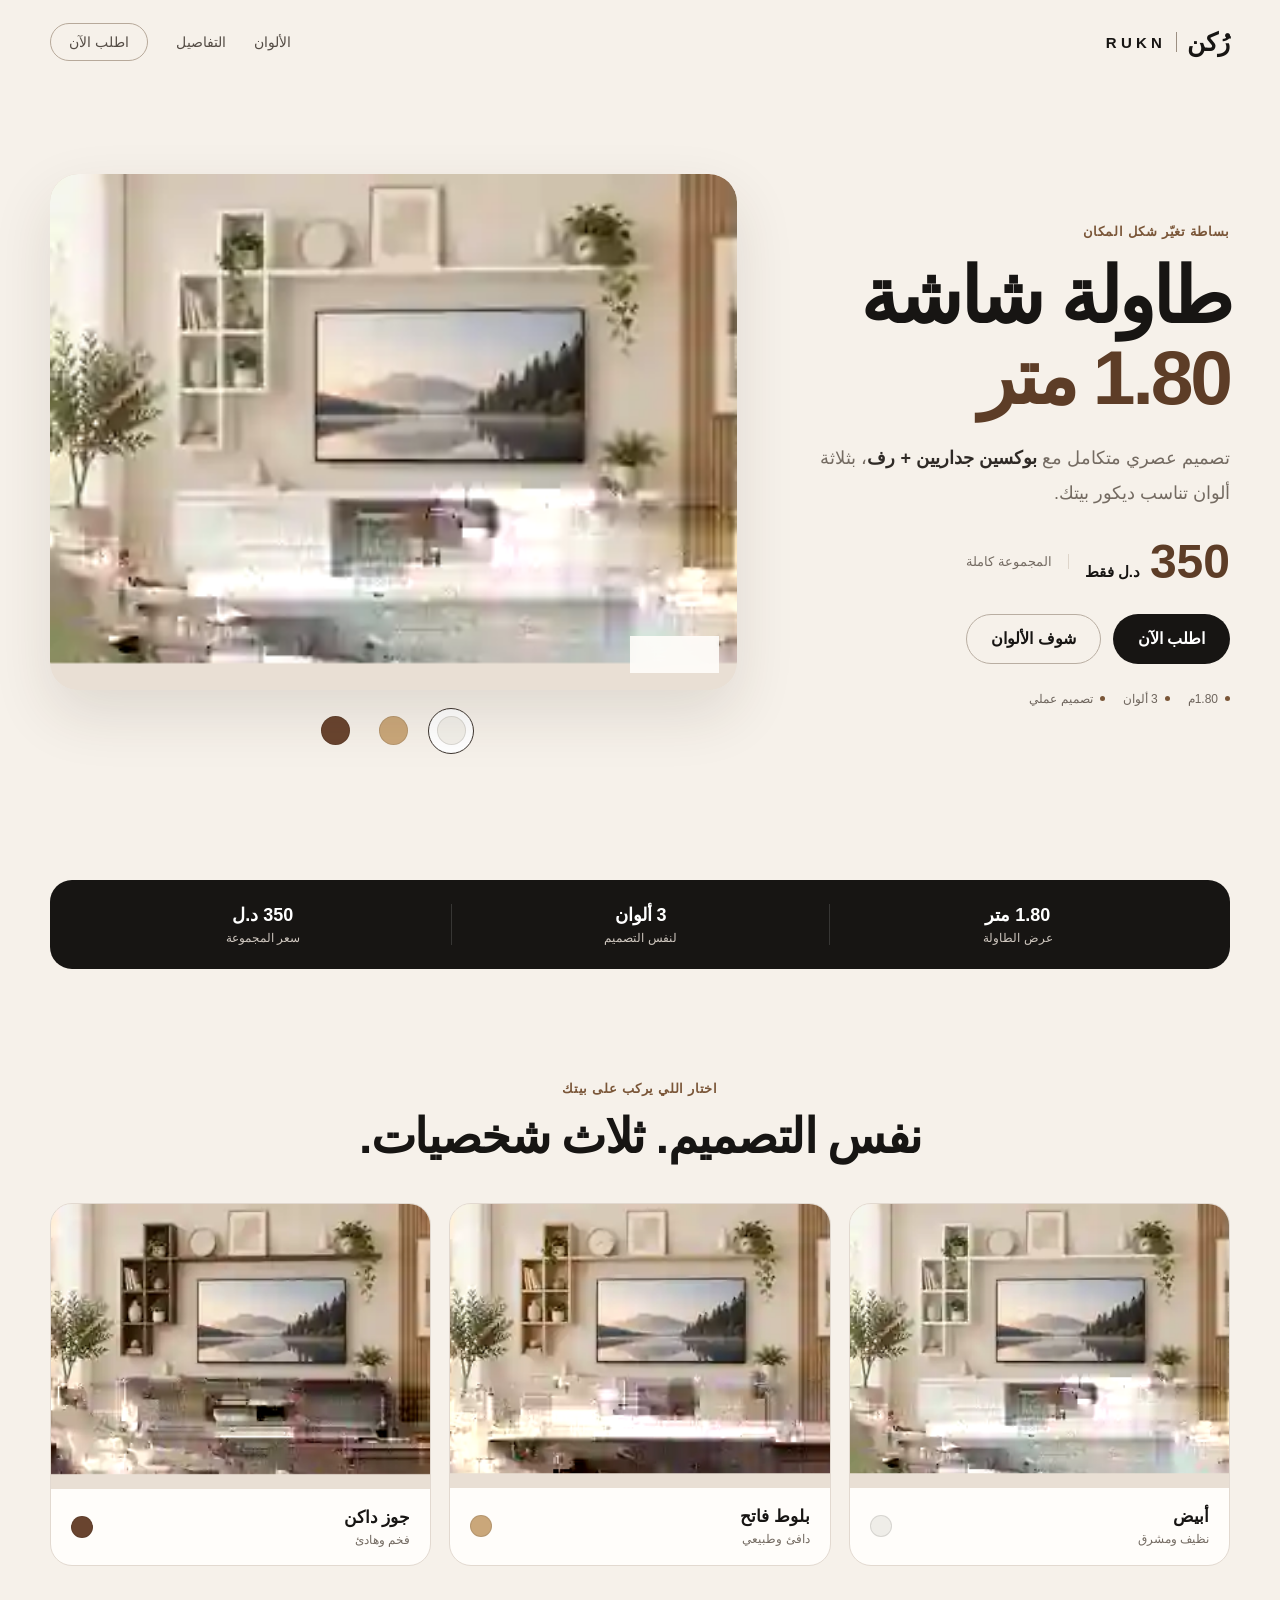
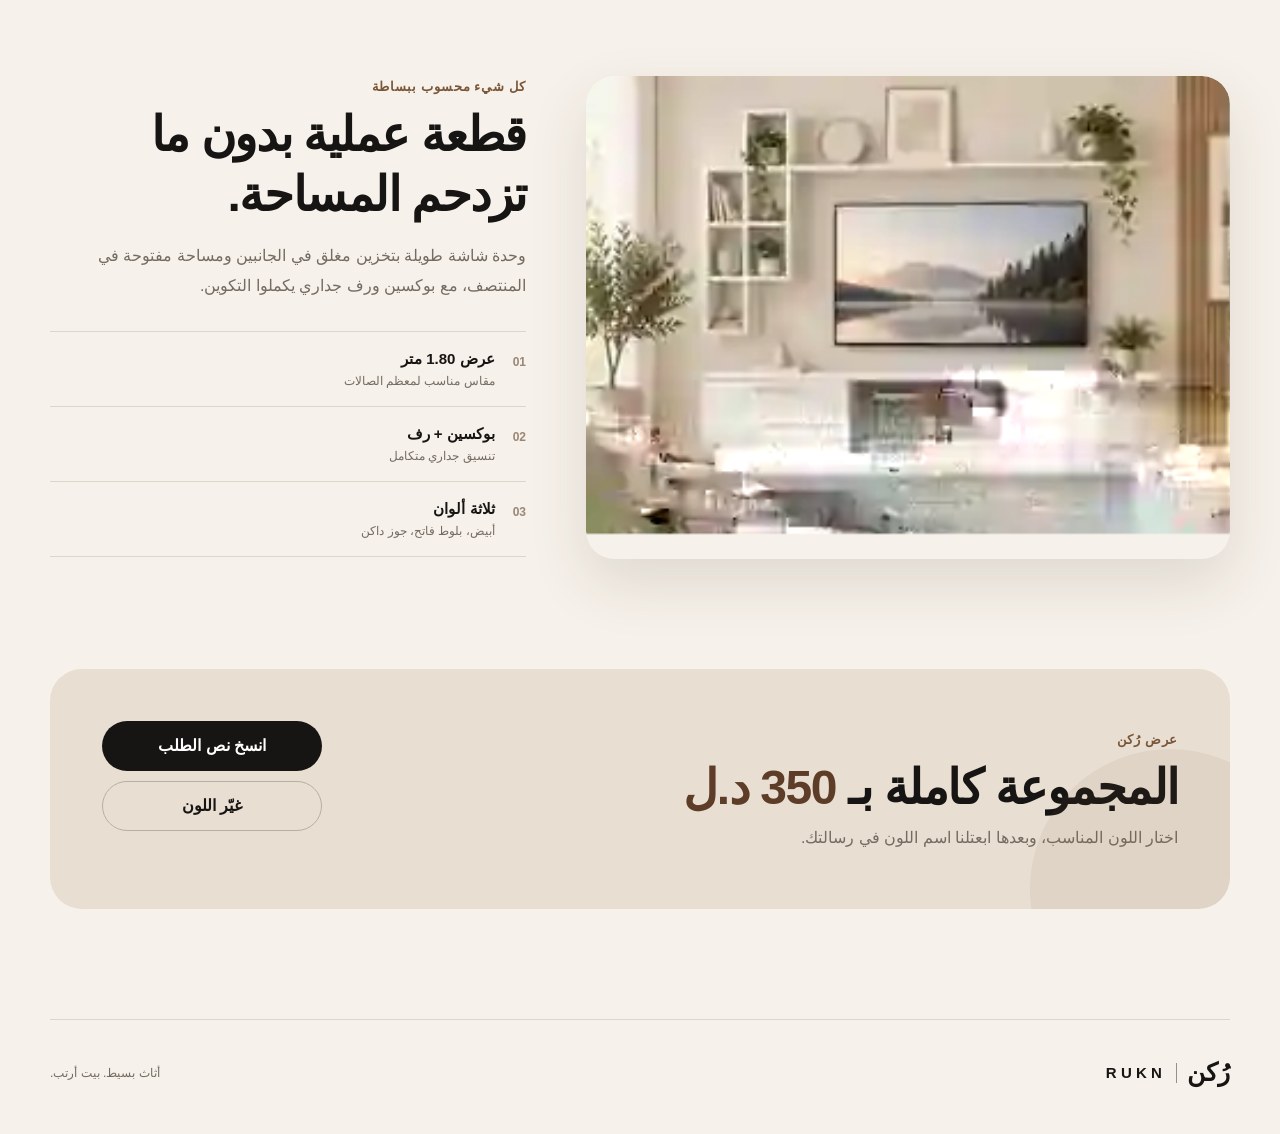
==== index.html @ 5507f16e "Use embedded three-color product visuals" ====
<!doctype html>
<html lang="ar" dir="rtl">
<head>
  <meta charset="utf-8" />
  <meta name="viewport" content="width=device-width,initial-scale=1,viewport-fit=cover" />
  <meta name="theme-color" content="#f4efe7" />
  <meta name="description" content="رُكن — طاولة شاشة 1.80 متر مع بوكسين ورف، متوفرة بثلاثة ألوان بسعر 350 د.ل." />
  <title>رُكن | طاولة شاشة 1.80 متر</title>
  <link rel="stylesheet" href="styles.css" />
  <link rel="stylesheet" href="sprite.css" />
</head>
<body>
  <header class="site-header">
    <a class="brand" href="#top" aria-label="رُكن - الرئيسية">
      <span class="brand-ar">رُكن</span>
      <span class="brand-divider"></span>
      <span class="brand-en">RUKN</span>
    </a>
    <nav class="nav" aria-label="التنقل الرئيسي">
      <a href="#colors">الألوان</a>
      <a href="#details">التفاصيل</a>
      <a class="nav-cta" href="#order">اطلب الآن</a>
    </nav>
  </header>

  <main id="top">
    <section class="hero section-shell">
      <div class="hero-copy">
        <span class="eyebrow">بساطة تغيّر شكل المكان</span>
        <h1>طاولة شاشة<br><strong>1.80 متر</strong></h1>
        <p class="hero-sub">تصميم عصري متكامل مع <b>بوكسين جداريين + رف</b>، بثلاثة ألوان تناسب ديكور بيتك.</p>

        <div class="price-row">
          <div class="price"><span>350</span><small>د.ل فقط</small></div>
          <div class="price-note">المجموعة كاملة</div>
        </div>

        <div class="hero-actions">
          <a class="btn btn-primary" href="#order">اطلب الآن</a>
          <a class="btn btn-ghost" href="#colors">شوف الألوان</a>
        </div>

        <div class="mini-points" aria-label="مميزات مختصرة">
          <span>1.80م</span>
          <span>3 ألوان</span>
          <span>تصميم عملي</span>
        </div>
      </div>

      <div class="hero-visual" aria-live="polite">
        <div class="image-stage">
          <div id="heroImage" class="product-shot shot-white" role="img" aria-label="طاولة شاشة رُكن باللون الأبيض"></div>
          <div class="image-badge">اللون: <strong id="heroColorName">أبيض</strong></div>
        </div>
        <div class="swatches" role="group" aria-label="اختر لون المنتج">
          <button class="swatch active" data-color="white" data-label="أبيض" aria-label="اللون الأبيض"><span style="--swatch:#f2f0ea"></span></button>
          <button class="swatch" data-color="oak" data-label="بلوط فاتح" aria-label="لون بلوط فاتح"><span style="--swatch:#caa77a"></span></button>
          <button class="swatch" data-color="walnut" data-label="جوز داكن" aria-label="لون جوز داكن"><span style="--swatch:#69442f"></span></button>
        </div>
      </div>
    </section>

    <section class="trust-strip" aria-label="معلومات المنتج">
      <div><b>1.80 متر</b><span>عرض الطاولة</span></div>
      <div><b>3 ألوان</b><span>لنفس التصميم</span></div>
      <div><b>350 د.ل</b><span>سعر المجموعة</span></div>
    </section>

    <section id="colors" class="colors section-shell section-block">
      <div class="section-heading">
        <span class="eyebrow">اختار اللي يركب على بيتك</span>
        <h2>نفس التصميم. ثلاث شخصيات.</h2>
      </div>
      <div class="color-grid">
        <article class="color-card" data-pick="white">
          <div class="product-shot shot-white" role="img" aria-label="الطاولة باللون الأبيض"></div>
          <div class="card-meta"><div><h3>أبيض</h3><p>نظيف ومشرق</p></div><span class="dot dot-white"></span></div>
        </article>
        <article class="color-card" data-pick="oak">
          <div class="product-shot shot-oak" role="img" aria-label="الطاولة بلون البلوط الفاتح"></div>
          <div class="card-meta"><div><h3>بلوط فاتح</h3><p>دافئ وطبيعي</p></div><span class="dot dot-oak"></span></div>
        </article>
        <article class="color-card" data-pick="walnut">
          <div class="product-shot shot-walnut" role="img" aria-label="الطاولة بلون الجوز الداكن"></div>
          <div class="card-meta"><div><h3>جوز داكن</h3><p>فخم وهادئ</p></div><span class="dot dot-walnut"></span></div>
        </article>
      </div>
    </section>

    <section id="details" class="details section-shell section-block">
      <div class="details-image">
        <div id="detailImage" class="product-shot shot-white" role="img" aria-label="تفاصيل طاولة شاشة رُكن"></div>
      </div>
      <div class="details-copy">
        <span class="eyebrow">كل شيء محسوب ببساطة</span>
        <h2>قطعة عملية بدون ما تزدحم المساحة.</h2>
        <p>وحدة شاشة طويلة بتخزين مغلق في الجانبين ومساحة مفتوحة في المنتصف، مع بوكسين ورف جداري يكملوا التكوين.</p>
        <div class="spec-list">
          <div><span>01</span><p><b>عرض 1.80 متر</b><small>مقاس مناسب لمعظم الصالات</small></p></div>
          <div><span>02</span><p><b>بوكسين + رف</b><small>تنسيق جداري متكامل</small></p></div>
          <div><span>03</span><p><b>ثلاثة ألوان</b><small>أبيض، بلوط فاتح، جوز داكن</small></p></div>
        </div>
      </div>
    </section>

    <section id="order" class="order section-shell section-block">
      <div class="order-card">
        <div>
          <span class="eyebrow">عرض رُكن</span>
          <h2>المجموعة كاملة بـ <strong>350 د.ل</strong></h2>
          <p>اختار اللون المناسب، وبعدها ابعتلنا اسم اللون في رسالتك.</p>
        </div>
        <div class="order-actions">
          <button class="btn btn-primary" id="copyOrder" type="button">انسخ نص الطلب</button>
          <a class="btn btn-ghost" href="#colors">غيّر اللون</a>
          <span id="copyStatus" class="copy-status" role="status"></span>
        </div>
      </div>
    </section>
  </main>

  <footer class="footer section-shell">
    <div class="brand footer-brand"><span class="brand-ar">رُكن</span><span class="brand-divider"></span><span class="brand-en">RUKN</span></div>
    <p>أثاث بسيط. بيت أرتب.</p>
  </footer>

  <script src="app.js"></script>
</body>
</html>
---- styles.css ----
:root{
  --bg:#f6f1ea;
  --surface:#fffdfa;
  --ink:#171513;
  --muted:#746b62;
  --line:#ded5ca;
  --accent:#7a5638;
  --accent-dark:#5d3d27;
  --radius:28px;
  --shadow:0 24px 60px rgba(54,39,26,.12);
}
*{box-sizing:border-box}
html{scroll-behavior:smooth}
body{margin:0;background:var(--bg);color:var(--ink);font-family:Tahoma,"Segoe UI",Arial,sans-serif;-webkit-font-smoothing:antialiased}
a{color:inherit;text-decoration:none}
img{display:block;max-width:100%}
button{font:inherit}
.section-shell{width:min(1180px,calc(100% - 40px));margin-inline:auto}
.site-header{width:min(1180px,calc(100% - 40px));margin:0 auto;height:84px;display:flex;align-items:center;justify-content:space-between;gap:24px;position:relative;z-index:20}
.brand{display:flex;align-items:center;gap:10px;font-weight:800;white-space:nowrap}
.brand-ar{font-size:25px}.brand-en{font:700 15px/1 Arial,sans-serif;letter-spacing:.28em}.brand-divider{width:1px;height:20px;background:#9c8f82}
.nav{display:flex;align-items:center;gap:28px;font-size:14px}.nav a{color:#544c45}.nav a:hover{color:#111}.nav-cta{border:1px solid #b7a99a;border-radius:999px;padding:10px 18px}
.hero{min-height:calc(100svh - 104px);display:grid;grid-template-columns:.78fr 1.22fr;gap:54px;align-items:center;padding:32px 0 68px}
.eyebrow{font-size:13px;font-weight:700;color:var(--accent);letter-spacing:.05em}
.hero h1{font-size:clamp(46px,6vw,82px);line-height:1.05;margin:16px 0 24px;letter-spacing:-.04em}.hero h1 strong{font-weight:800;color:var(--accent-dark)}
.hero-sub{max-width:500px;color:var(--muted);font-size:18px;line-height:1.9;margin:0 0 28px}.hero-sub b{color:#2f2a26}
.price-row{display:flex;align-items:center;gap:16px;margin:0 0 28px}.price{display:flex;align-items:flex-end;gap:10px}.price span{font:800 48px/1 Arial,sans-serif;color:var(--accent-dark)}.price small{font-size:15px;font-weight:700;margin-bottom:5px}.price-note{font-size:13px;color:var(--muted);border-right:1px solid var(--line);padding-right:16px}
.hero-actions{display:flex;gap:12px;margin-bottom:28px}.btn{min-height:50px;border-radius:999px;padding:0 24px;display:inline-flex;align-items:center;justify-content:center;border:1px solid transparent;cursor:pointer;transition:.2s ease;font-weight:700}.btn-primary{background:var(--ink);color:#fff}.btn-primary:hover{transform:translateY(-2px);background:#2b2723}.btn-ghost{border-color:#b9aea2;background:transparent}.btn-ghost:hover{background:#eee5dc}
.mini-points{display:flex;gap:18px;flex-wrap:wrap;color:#6e655d;font-size:12px}.mini-points span{display:flex;align-items:center;gap:7px}.mini-points span:before{content:"";width:5px;height:5px;background:var(--accent);border-radius:50%}
.hero-visual{min-width:0}.image-stage{position:relative;border-radius:var(--radius);overflow:hidden;box-shadow:var(--shadow);background:#e9dfd4;aspect-ratio:4/3}.image-stage img{width:100%;height:100%;object-fit:cover;transition:opacity .28s ease,transform .7s ease}.image-stage:hover img{transform:scale(1.015)}.image-badge{position:absolute;bottom:18px;right:18px;background:rgba(255,253,250,.9);backdrop-filter:blur(10px);padding:10px 14px;border-radius:999px;font-size:12px;border:1px solid rgba(100,80,60,.12)}
.swatches{display:flex;justify-content:center;gap:12px;margin-top:18px}.swatch{width:46px;height:46px;border-radius:50%;border:1px solid transparent;background:transparent;display:grid;place-items:center;cursor:pointer;padding:0}.swatch span{width:29px;height:29px;border-radius:50%;background:var(--swatch);box-shadow:inset 0 0 0 1px rgba(0,0,0,.1)}.swatch.active{border-color:#3c342e;background:#fff}
.trust-strip{width:min(1180px,calc(100% - 40px));margin:0 auto;background:#171513;color:white;border-radius:22px;display:grid;grid-template-columns:repeat(3,1fr);padding:24px}.trust-strip div{display:flex;flex-direction:column;align-items:center;gap:5px;border-left:1px solid rgba(255,255,255,.14)}.trust-strip div:last-child{border-left:0}.trust-strip b{font-size:18px}.trust-strip span{font-size:12px;color:#cfc7bf}
.section-block{padding-top:110px}.section-heading{text-align:center;margin-bottom:36px}.section-heading h2,.details h2,.order h2{font-size:clamp(30px,4vw,48px);line-height:1.25;letter-spacing:-.03em;margin:10px 0}
.color-grid{display:grid;grid-template-columns:repeat(3,1fr);gap:18px}.color-card{margin:0;background:var(--surface);border-radius:22px;overflow:hidden;border:1px solid #e2d9d0;cursor:pointer;transition:.25s ease}.color-card:hover{transform:translateY(-5px);box-shadow:0 18px 40px rgba(59,42,29,.1)}.color-card img{width:100%;aspect-ratio:4/3;object-fit:cover}.card-meta{display:flex;align-items:center;justify-content:space-between;padding:18px 20px}.card-meta h3{margin:0 0 5px;font-size:17px}.card-meta p{margin:0;color:var(--muted);font-size:12px}.dot{width:22px;height:22px;border-radius:50%;border:1px solid rgba(0,0,0,.1)}.dot-white{background:#efede8}.dot-oak{background:#caa77a}.dot-walnut{background:#69442f}
.details{display:grid;grid-template-columns:1.15fr .85fr;gap:60px;align-items:center}.details-image{border-radius:var(--radius);overflow:hidden;box-shadow:var(--shadow);aspect-ratio:4/3}.details-image img{width:100%;height:100%;object-fit:cover}.details-copy>p{font-size:16px;line-height:1.9;color:var(--muted)}.spec-list{margin-top:30px;border-top:1px solid var(--line)}.spec-list>div{display:flex;gap:18px;padding:18px 0;border-bottom:1px solid var(--line)}.spec-list>div>span{font:700 12px/1 Arial;color:#9a8776;margin-top:6px}.spec-list p{margin:0;display:flex;flex-direction:column;gap:6px}.spec-list b{font-size:15px}.spec-list small{color:var(--muted);font-size:12px}
.order{padding-bottom:110px}.order-card{border-radius:32px;background:#e8ded2;padding:52px;display:flex;align-items:center;justify-content:space-between;gap:40px;overflow:hidden;position:relative}.order-card:before{content:"";position:absolute;inset:auto -80px -120px auto;width:280px;height:280px;border-radius:50%;background:rgba(122,86,56,.08)}.order-card h2 strong{color:var(--accent-dark)}.order-card p{color:var(--muted);margin:0}.order-actions{display:grid;gap:10px;min-width:220px;position:relative;z-index:1}.copy-status{font-size:12px;color:#4f6c4d;text-align:center;min-height:16px}
.footer{display:flex;align-items:center;justify-content:space-between;border-top:1px solid var(--line);padding:34px 0 42px;color:var(--muted)}.footer p{font-size:12px}.footer-brand{color:var(--ink)}
@media(max-width:900px){
 .site-header{height:72px}.nav a:not(.nav-cta){display:none}.hero{grid-template-columns:1fr;gap:28px;padding-top:12px;min-height:auto}.hero-copy{padding-top:22px}.hero h1{font-size:52px}.hero-sub{font-size:16px}.image-stage{aspect-ratio:1/1}.trust-strip{margin-top:24px}.color-grid{grid-template-columns:1fr}.details{grid-template-columns:1fr;gap:32px}.details-image{order:2}.details-copy{order:1}.order-card{flex-direction:column;align-items:stretch}.order-actions{min-width:0}.section-block{padding-top:80px}
}
@media(max-width:560px){
 .section-shell,.site-header,.trust-strip{width:min(100% - 28px,1180px)}.site-header{gap:12px}.brand-ar{font-size:22px}.brand-en{font-size:12px}.nav{gap:8px}.nav-cta{padding:9px 13px}.hero h1{font-size:46px}.hero-sub{line-height:1.8}.price-row{align-items:flex-end}.price span{font-size:42px}.hero-actions{display:grid;grid-template-columns:1fr 1fr}.image-stage{border-radius:20px}.trust-strip{padding:18px 8px}.trust-strip b{font-size:15px}.trust-strip span{font-size:10px}.section-heading{text-align:right}.color-grid{gap:12px}.details h2,.order h2,.section-heading h2{font-size:32px}.order-card{padding:30px 22px;border-radius:24px}.footer{padding-bottom:28px}.footer p{display:none}
}
@media(prefers-reduced-motion:reduce){*{scroll-behavior:auto!important;transition:none!important}}
---- sprite.css ----
.product-shot{width:100%;height:100%;display:block;background-image:url('[data-uri]');background-size:300% 100%;background-repeat:no-repeat;background-position-y:center;transition:background-position .28s ease,transform .7s ease}.shot-white{background-position-x:0%}.shot-oak{background-position-x:50%}.shot-walnut{background-position-x:100%}.image-stage .product-shot,.details-image .product-shot{border-radius:inherit}.image-stage:hover .product-shot{transform:scale(1.015)}.color-card .product-shot{aspect-ratio:4/3;height:auto;background-color:#e9dfd4}.details-image .product-shot{min-height:100%}
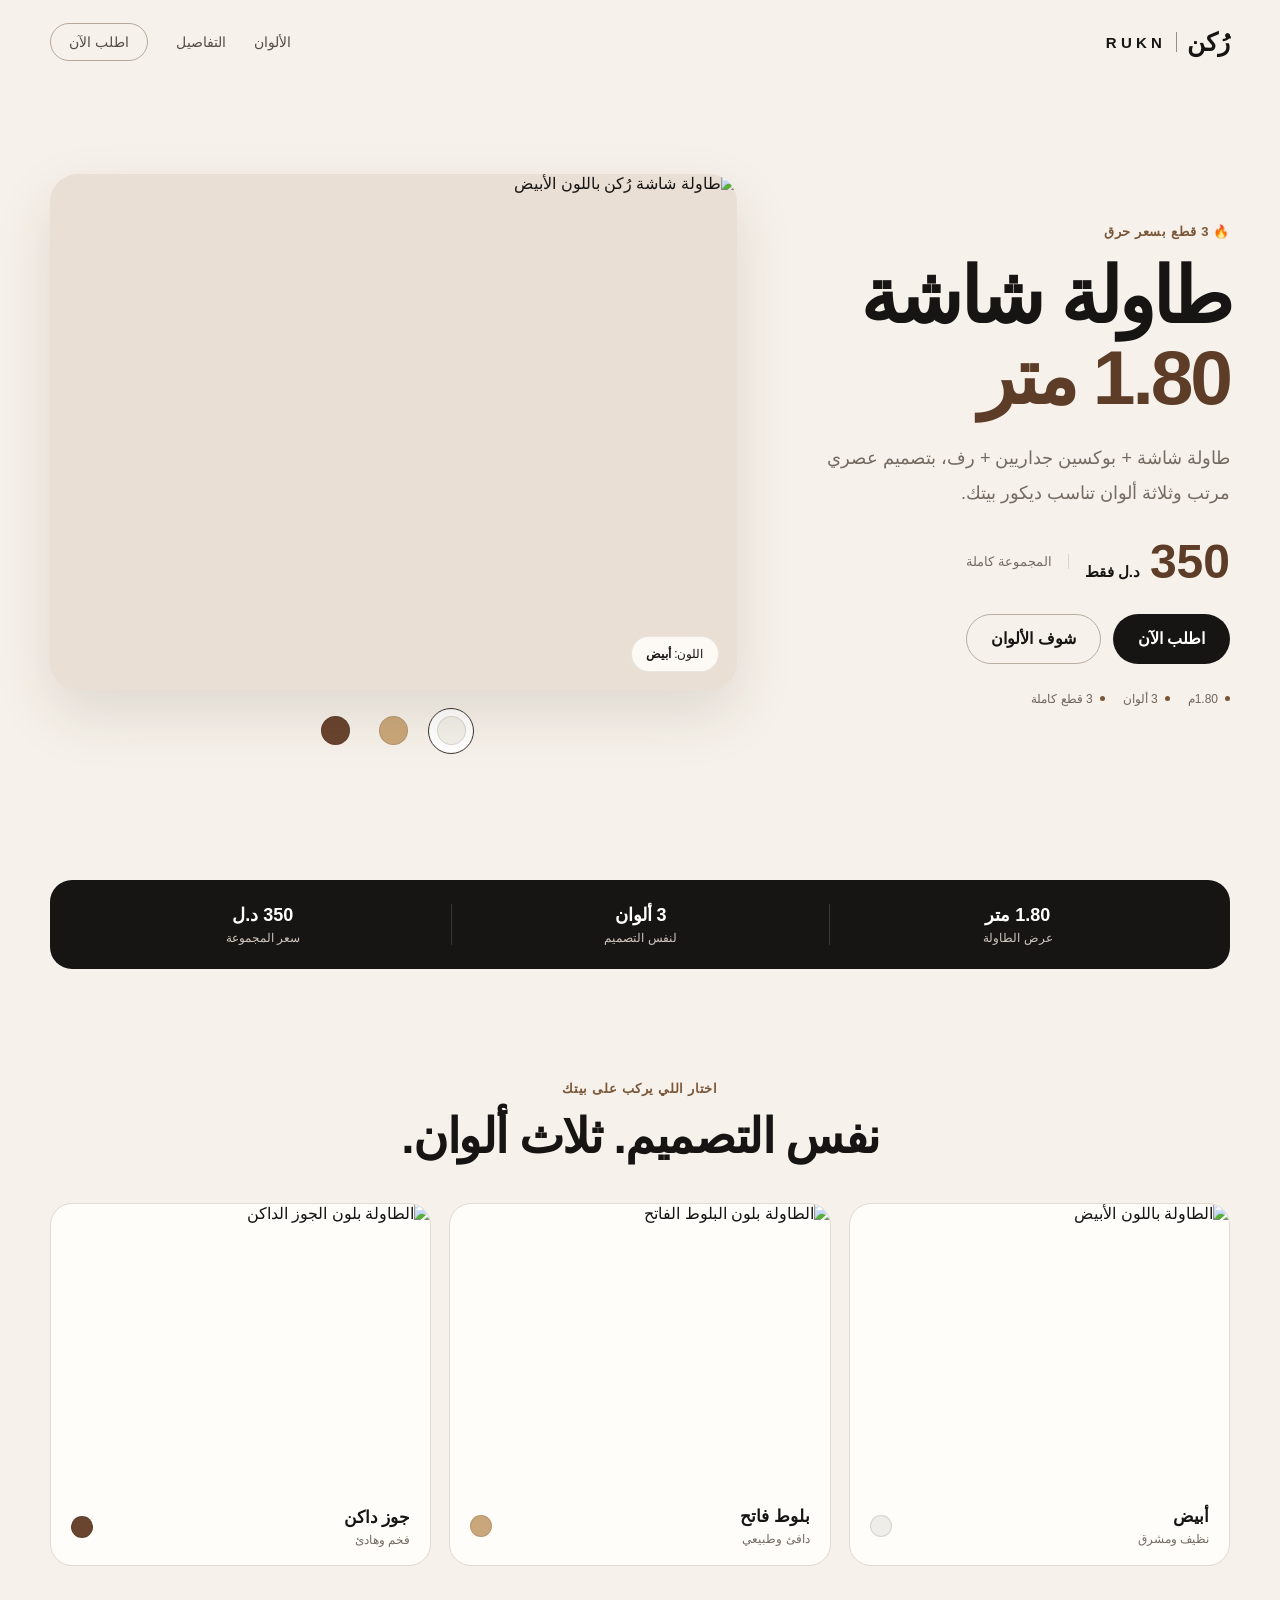
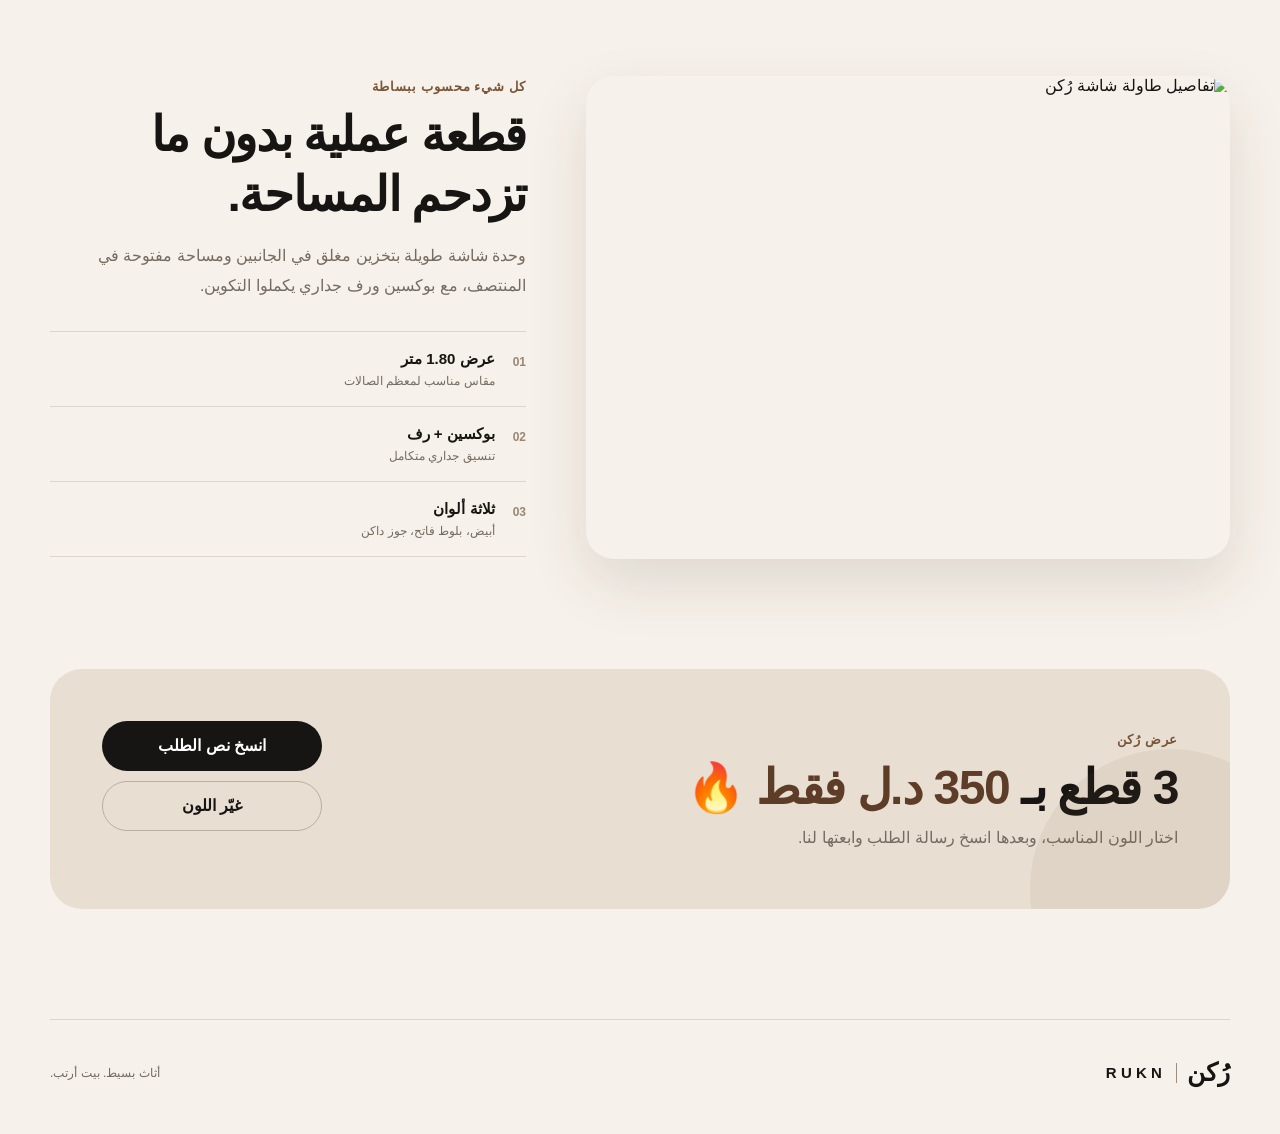
==== commit 02ddcd0d: "Use generated product images and refine RUKN landing page" ====
--- a/index.html
+++ b/index.html
@@ -7,7 +7,6 @@
   <meta name="description" content="رُكن — طاولة شاشة 1.80 متر مع بوكسين ورف، متوفرة بثلاثة ألوان بسعر 350 د.ل." />
   <title>رُكن | طاولة شاشة 1.80 متر</title>
   <link rel="stylesheet" href="styles.css" />
-  <link rel="stylesheet" href="sprite.css" />
 </head>
 <body>
   <header class="site-header">
@@ -26,9 +25,9 @@
   <main id="top">
     <section class="hero section-shell">
       <div class="hero-copy">
-        <span class="eyebrow">بساطة تغيّر شكل المكان</span>
+        <span class="eyebrow">🔥 3 قطع بسعر حرق</span>
         <h1>طاولة شاشة<br><strong>1.80 متر</strong></h1>
-        <p class="hero-sub">تصميم عصري متكامل مع <b>بوكسين جداريين + رف</b>، بثلاثة ألوان تناسب ديكور بيتك.</p>
+        <p class="hero-sub">طاولة شاشة + بوكسين جداريين + رف، بتصميم عصري مرتب وثلاثة ألوان تناسب ديكور بيتك.</p>
 
         <div class="price-row">
           <div class="price"><span>350</span><small>د.ل فقط</small></div>
@@ -43,13 +42,13 @@
         <div class="mini-points" aria-label="مميزات مختصرة">
           <span>1.80م</span>
           <span>3 ألوان</span>
-          <span>تصميم عملي</span>
+          <span>3 قطع كاملة</span>
         </div>
       </div>
 
       <div class="hero-visual" aria-live="polite">
         <div class="image-stage">
-          <div id="heroImage" class="product-shot shot-white" role="img" aria-label="طاولة شاشة رُكن باللون الأبيض"></div>
+          <img id="heroImage" data-src-key="white" alt="طاولة شاشة رُكن باللون الأبيض" />
           <div class="image-badge">اللون: <strong id="heroColorName">أبيض</strong></div>
         </div>
         <div class="swatches" role="group" aria-label="اختر لون المنتج">
@@ -69,19 +68,19 @@
     <section id="colors" class="colors section-shell section-block">
       <div class="section-heading">
         <span class="eyebrow">اختار اللي يركب على بيتك</span>
-        <h2>نفس التصميم. ثلاث شخصيات.</h2>
+        <h2>نفس التصميم. ثلاث ألوان.</h2>
       </div>
       <div class="color-grid">
         <article class="color-card" data-pick="white">
-          <div class="product-shot shot-white" role="img" aria-label="الطاولة باللون الأبيض"></div>
+          <img data-src-key="white" alt="الطاولة باللون الأبيض" loading="lazy" />
           <div class="card-meta"><div><h3>أبيض</h3><p>نظيف ومشرق</p></div><span class="dot dot-white"></span></div>
         </article>
         <article class="color-card" data-pick="oak">
-          <div class="product-shot shot-oak" role="img" aria-label="الطاولة بلون البلوط الفاتح"></div>
+          <img data-src-key="oak" alt="الطاولة بلون البلوط الفاتح" loading="lazy" />
           <div class="card-meta"><div><h3>بلوط فاتح</h3><p>دافئ وطبيعي</p></div><span class="dot dot-oak"></span></div>
         </article>
         <article class="color-card" data-pick="walnut">
-          <div class="product-shot shot-walnut" role="img" aria-label="الطاولة بلون الجوز الداكن"></div>
+          <img data-src-key="walnut" alt="الطاولة بلون الجوز الداكن" loading="lazy" />
           <div class="card-meta"><div><h3>جوز داكن</h3><p>فخم وهادئ</p></div><span class="dot dot-walnut"></span></div>
         </article>
       </div>
@@ -89,7 +88,7 @@
 
     <section id="details" class="details section-shell section-block">
       <div class="details-image">
-        <div id="detailImage" class="product-shot shot-white" role="img" aria-label="تفاصيل طاولة شاشة رُكن"></div>
+        <img id="detailImage" data-src-key="white" alt="تفاصيل طاولة شاشة رُكن" loading="lazy" />
       </div>
       <div class="details-copy">
         <span class="eyebrow">كل شيء محسوب ببساطة</span>
@@ -107,8 +106,8 @@
       <div class="order-card">
         <div>
           <span class="eyebrow">عرض رُكن</span>
-          <h2>المجموعة كاملة بـ <strong>350 د.ل</strong></h2>
-          <p>اختار اللون المناسب، وبعدها ابعتلنا اسم اللون في رسالتك.</p>
+          <h2>3 قطع بـ <strong>350 د.ل فقط 🔥</strong></h2>
+          <p>اختار اللون المناسب، وبعدها انسخ رسالة الطلب وابعتها لنا.</p>
         </div>
         <div class="order-actions">
           <button class="btn btn-primary" id="copyOrder" type="button">انسخ نص الطلب</button>
@@ -124,6 +123,15 @@
     <p>أثاث بسيط. بيت أرتب.</p>
   </footer>
 
+  <script src="assets/white-1.js"></script>
+  <script src="assets/white-2.js"></script>
+  <script src="assets/white-3.js"></script>
+  <script src="assets/oak-1.js"></script>
+  <script src="assets/oak-2.js"></script>
+  <script src="assets/oak-3.js"></script>
+  <script src="assets/walnut-1.js"></script>
+  <script src="assets/walnut-2.js"></script>
+  <script src="assets/walnut-3.js"></script>
   <script src="app.js"></script>
 </body>
 </html>
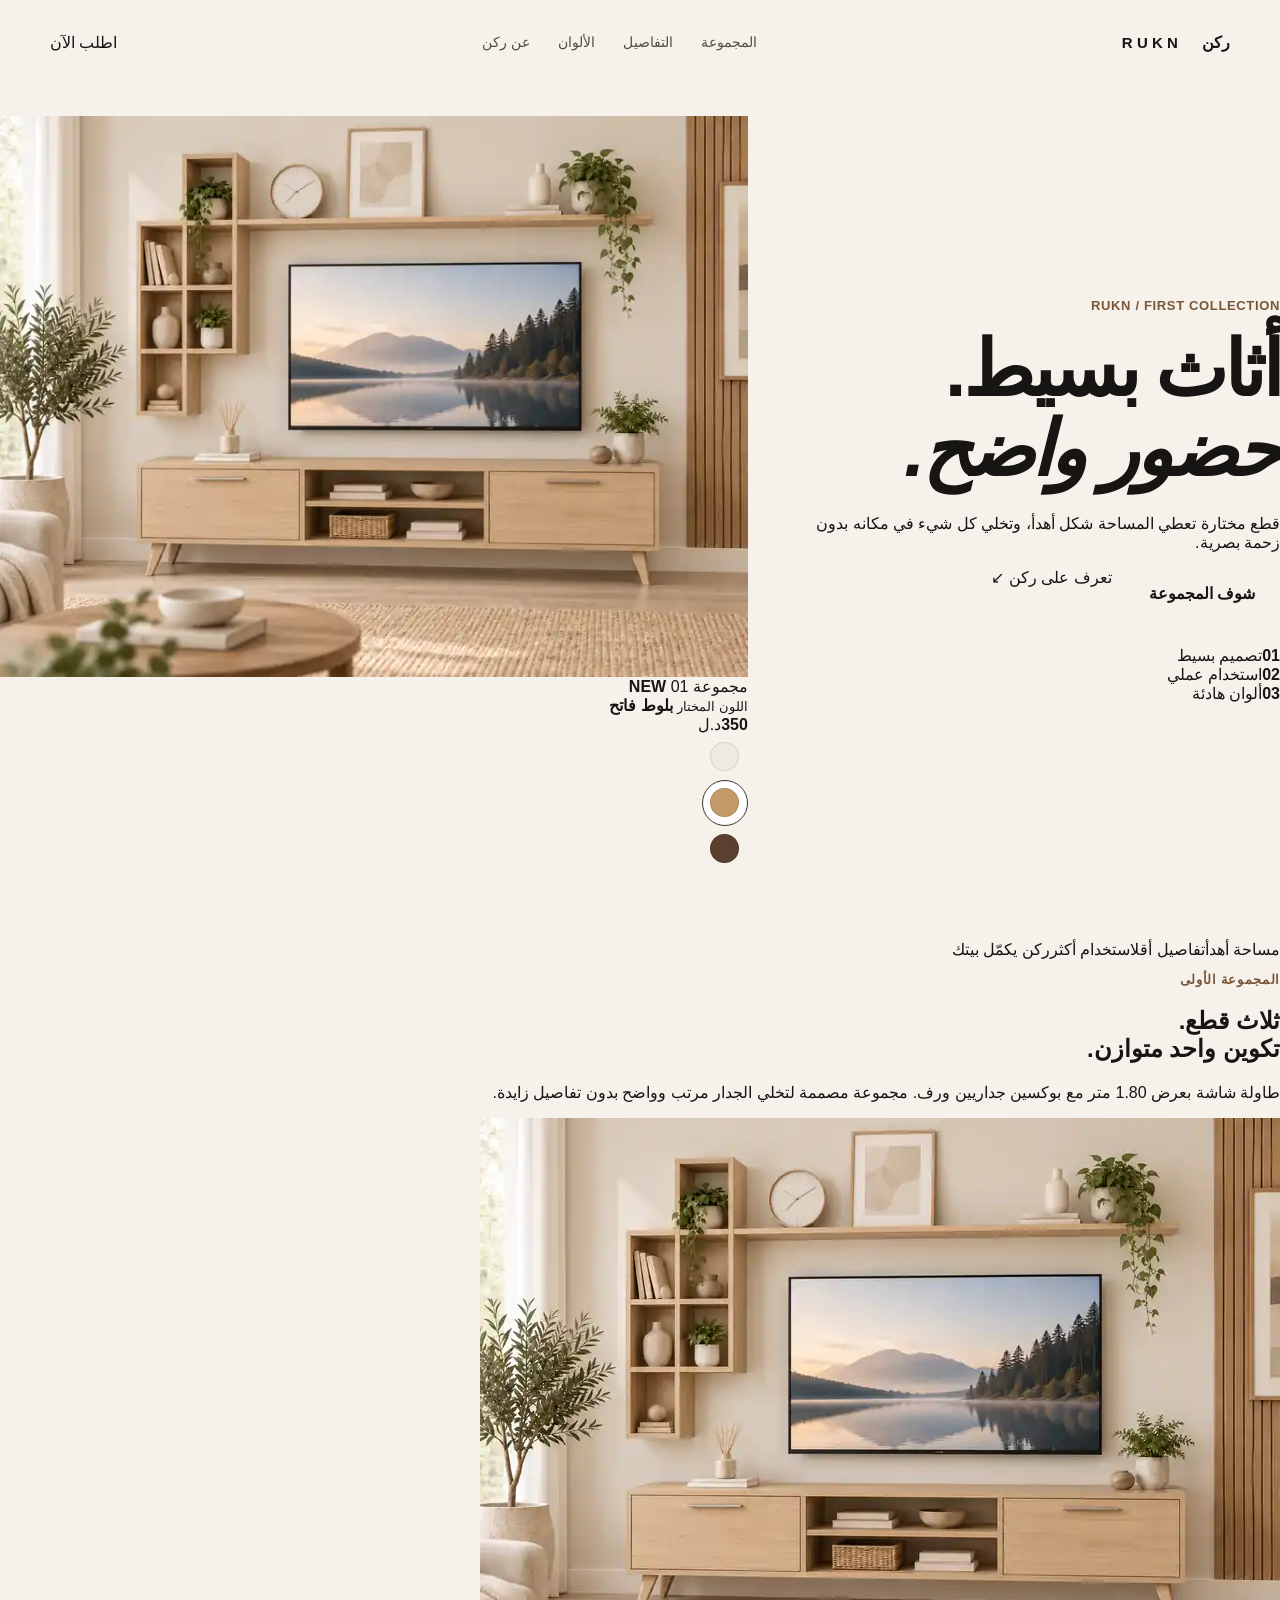
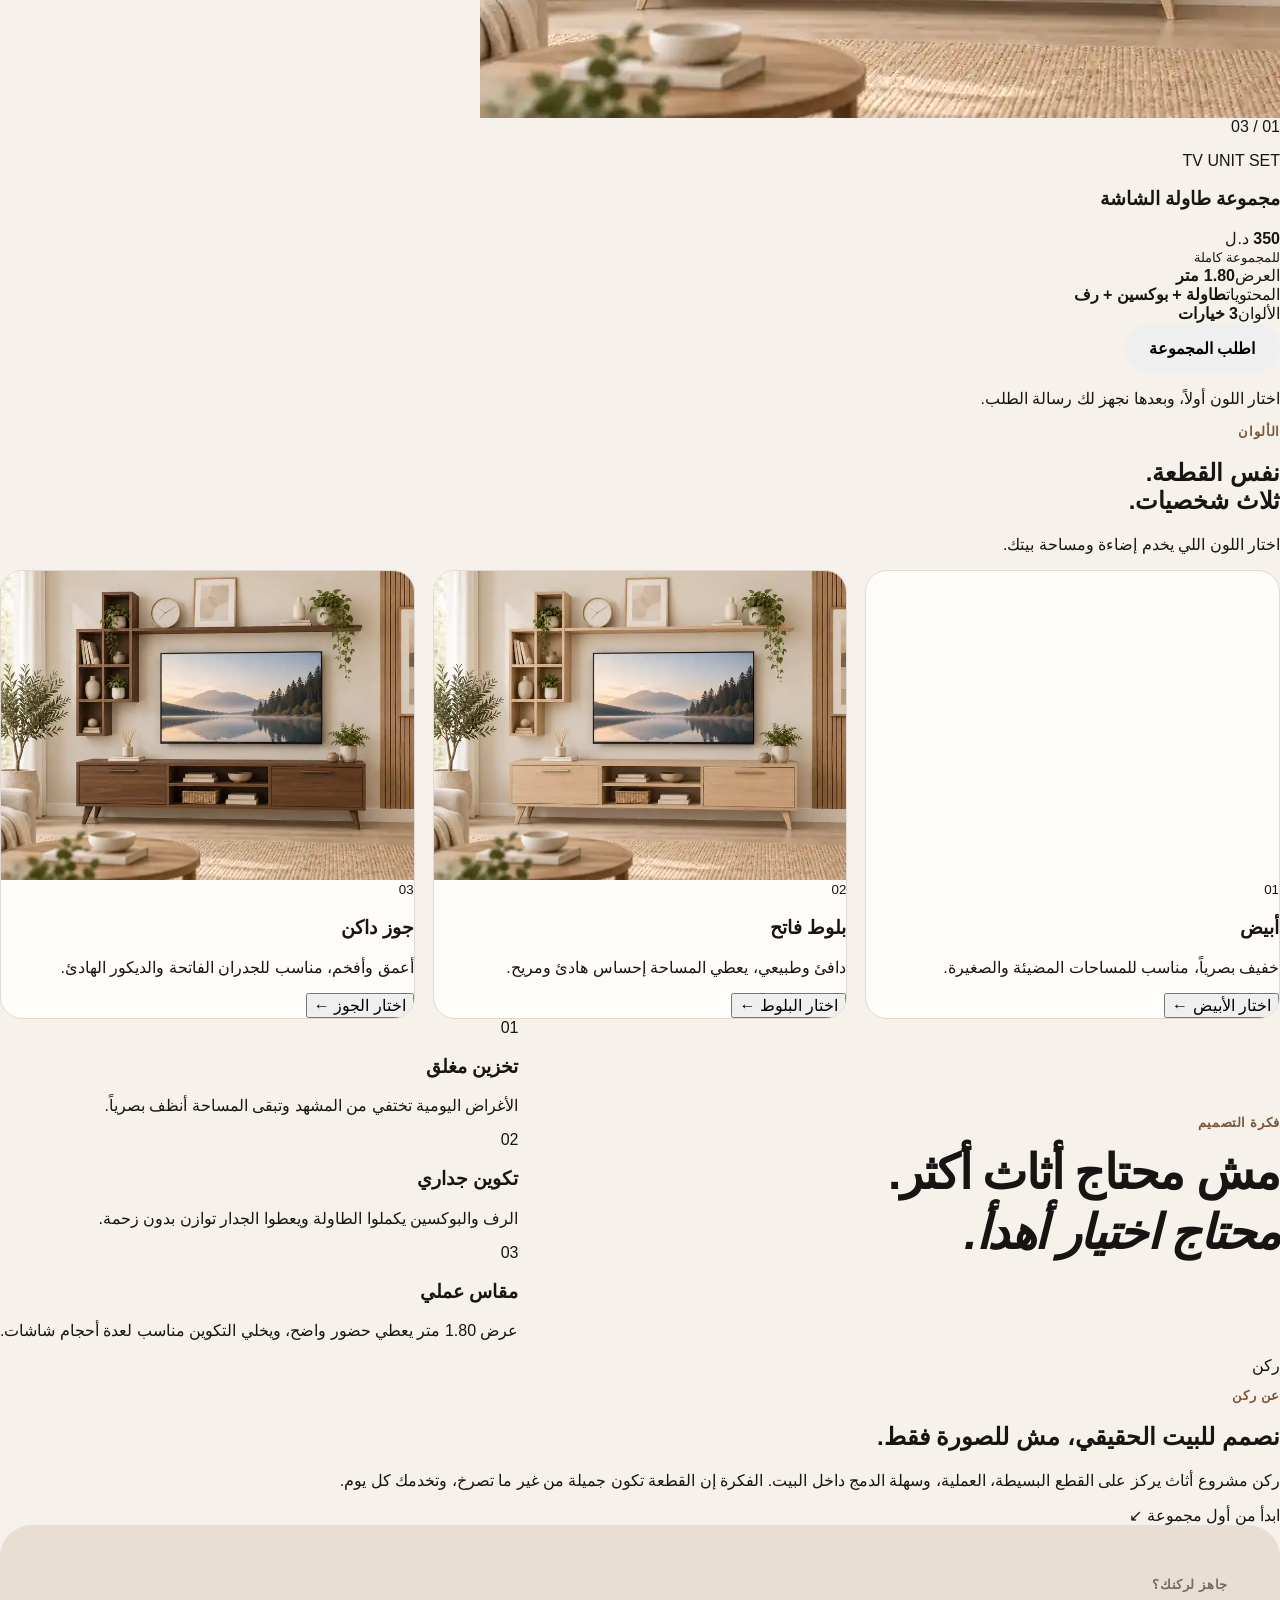
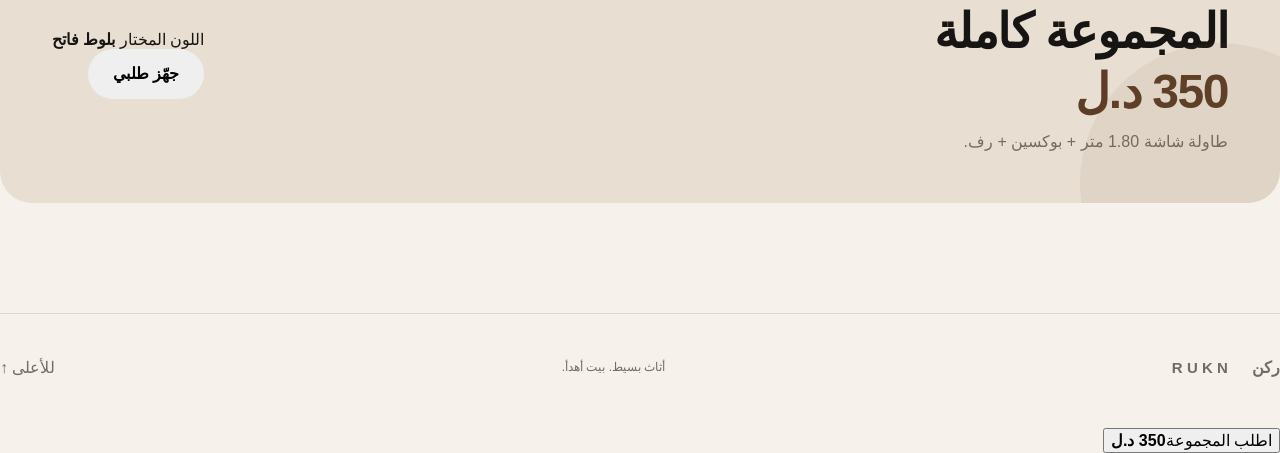
==== commit 0e2e28cf: "Redesign Rukn home page" ====
--- a/index.html
+++ b/index.html
@@ -3,125 +3,253 @@
 <head>
   <meta charset="utf-8" />
   <meta name="viewport" content="width=device-width,initial-scale=1,viewport-fit=cover" />
-  <meta name="theme-color" content="#f4efe7" />
-  <meta name="description" content="رُكن — طاولة شاشة 1.80 متر مع بوكسين ورف، متوفرة بثلاثة ألوان بسعر 350 د.ل." />
-  <title>رُكن | طاولة شاشة 1.80 متر</title>
+  <meta name="theme-color" content="#181714" />
+  <meta name="description" content="ركن — أثاث بسيط بتفاصيل هادئة. اكتشف مجموعة طاولة الشاشة 1.80 متر مع بوكسين ورف بثلاثة ألوان." />
+  <title>ركن | أثاث يصنع ركنك</title>
+  <link rel="preconnect" href="https://fonts.googleapis.com">
+  <link rel="preconnect" href="https://fonts.gstatic.com" crossorigin>
+  <link href="https://fonts.googleapis.com/css2?family=Alexandria:wght@400;500;600;700;800&display=swap" rel="stylesheet">
   <link rel="stylesheet" href="styles.css" />
 </head>
 <body>
+  <div class="grain" aria-hidden="true"></div>
+
   <header class="site-header">
-    <a class="brand" href="#top" aria-label="رُكن - الرئيسية">
-      <span class="brand-ar">رُكن</span>
-      <span class="brand-divider"></span>
+    <a class="brand" href="#top" aria-label="ركن - الرئيسية">
+      <span class="brand-word">ركن</span>
+      <span class="brand-dot" aria-hidden="true"></span>
       <span class="brand-en">RUKN</span>
     </a>
+
     <nav class="nav" aria-label="التنقل الرئيسي">
+      <a href="#product">المجموعة</a>
+      <a href="#details">التفاصيل</a>
       <a href="#colors">الألوان</a>
-      <a href="#details">التفاصيل</a>
-      <a class="nav-cta" href="#order">اطلب الآن</a>
+      <a href="#about">عن ركن</a>
     </nav>
+
+    <a class="header-cta" href="#order">اطلب الآن</a>
   </header>
 
   <main id="top">
-    <section class="hero section-shell">
-      <div class="hero-copy">
-        <span class="eyebrow">🔥 3 قطع بسعر حرق</span>
-        <h1>طاولة شاشة<br><strong>1.80 متر</strong></h1>
-        <p class="hero-sub">طاولة شاشة + بوكسين جداريين + رف، بتصميم عصري مرتب وثلاثة ألوان تناسب ديكور بيتك.</p>
-
-        <div class="price-row">
-          <div class="price"><span>350</span><small>د.ل فقط</small></div>
-          <div class="price-note">المجموعة كاملة</div>
-        </div>
+    <section class="hero shell">
+      <div class="hero-copy reveal">
+        <p class="eyebrow">RUKN / FIRST COLLECTION</p>
+        <h1>أثاث بسيط.<br><em>حضور واضح.</em></h1>
+        <p class="hero-lead">قطع مختارة تعطي المساحة شكل أهدأ، وتخلي كل شيء في مكانه بدون زحمة بصرية.</p>
 
         <div class="hero-actions">
-          <a class="btn btn-primary" href="#order">اطلب الآن</a>
-          <a class="btn btn-ghost" href="#colors">شوف الألوان</a>
-        </div>
-
-        <div class="mini-points" aria-label="مميزات مختصرة">
-          <span>1.80م</span>
-          <span>3 ألوان</span>
-          <span>3 قطع كاملة</span>
-        </div>
-      </div>
-
-      <div class="hero-visual" aria-live="polite">
-        <div class="image-stage">
-          <img id="heroImage" data-src-key="white" alt="طاولة شاشة رُكن باللون الأبيض" />
-          <div class="image-badge">اللون: <strong id="heroColorName">أبيض</strong></div>
-        </div>
-        <div class="swatches" role="group" aria-label="اختر لون المنتج">
-          <button class="swatch active" data-color="white" data-label="أبيض" aria-label="اللون الأبيض"><span style="--swatch:#f2f0ea"></span></button>
-          <button class="swatch" data-color="oak" data-label="بلوط فاتح" aria-label="لون بلوط فاتح"><span style="--swatch:#caa77a"></span></button>
-          <button class="swatch" data-color="walnut" data-label="جوز داكن" aria-label="لون جوز داكن"><span style="--swatch:#69442f"></span></button>
-        </div>
-      </div>
-    </section>
-
-    <section class="trust-strip" aria-label="معلومات المنتج">
-      <div><b>1.80 متر</b><span>عرض الطاولة</span></div>
-      <div><b>3 ألوان</b><span>لنفس التصميم</span></div>
-      <div><b>350 د.ل</b><span>سعر المجموعة</span></div>
-    </section>
-
-    <section id="colors" class="colors section-shell section-block">
-      <div class="section-heading">
-        <span class="eyebrow">اختار اللي يركب على بيتك</span>
-        <h2>نفس التصميم. ثلاث ألوان.</h2>
-      </div>
-      <div class="color-grid">
-        <article class="color-card" data-pick="white">
-          <img data-src-key="white" alt="الطاولة باللون الأبيض" loading="lazy" />
-          <div class="card-meta"><div><h3>أبيض</h3><p>نظيف ومشرق</p></div><span class="dot dot-white"></span></div>
+          <a class="btn btn-dark" href="#product">شوف المجموعة</a>
+          <a class="text-link" href="#about">تعرف على ركن <span>↙</span></a>
+        </div>
+
+        <div class="hero-meta">
+          <div><b>01</b><span>تصميم بسيط</span></div>
+          <div><b>02</b><span>استخدام عملي</span></div>
+          <div><b>03</b><span>ألوان هادئة</span></div>
+        </div>
+      </div>
+
+      <div class="hero-media reveal">
+        <div class="hero-card">
+          <img id="heroImage" data-src-key="oak" alt="مجموعة طاولة شاشة ركن بلون البلوط الفاتح" fetchpriority="high" />
+          <div class="hero-card-top">
+            <span>مجموعة 01</span>
+            <strong>NEW</strong>
+          </div>
+          <div class="hero-card-bottom">
+            <div>
+              <small>اللون المختار</small>
+              <b id="heroColorName">بلوط فاتح</b>
+            </div>
+            <div class="price-badge"><strong>350</strong><span>د.ل</span></div>
+          </div>
+        </div>
+
+        <div class="hero-swatches" role="group" aria-label="اختر لون المنتج">
+          <button class="swatch" data-color="white" data-label="أبيض" aria-label="اللون الأبيض"><span style="--swatch:#eeeae3"></span></button>
+          <button class="swatch active" data-color="oak" data-label="بلوط فاتح" aria-label="لون بلوط فاتح"><span style="--swatch:#c39a68"></span></button>
+          <button class="swatch" data-color="walnut" data-label="جوز داكن" aria-label="لون جوز داكن"><span style="--swatch:#59402f"></span></button>
+        </div>
+      </div>
+    </section>
+
+    <section class="manifesto">
+      <div class="manifesto-track">
+        <span>مساحة أهدأ</span><i></i><span>تفاصيل أقل</span><i></i><span>استخدام أكثر</span><i></i><span>ركن يكمّل بيتك</span>
+      </div>
+    </section>
+
+    <section id="product" class="product shell block">
+      <div class="section-head reveal">
+        <div>
+          <p class="eyebrow">المجموعة الأولى</p>
+          <h2>ثلاث قطع.<br>تكوين واحد متوازن.</h2>
+        </div>
+        <p>طاولة شاشة بعرض 1.80 متر مع بوكسين جداريين ورف. مجموعة مصممة لتخلي الجدار مرتب وواضح بدون تفاصيل زايدة.</p>
+      </div>
+
+      <div class="product-layout">
+        <div class="product-photo reveal">
+          <img id="detailImage" data-src-key="oak" alt="مجموعة ركن من الأمام" loading="lazy" />
+          <span class="photo-index">01 / 03</span>
+        </div>
+
+        <aside class="product-panel reveal">
+          <div class="product-title">
+            <p>TV UNIT SET</p>
+            <h3>مجموعة طاولة الشاشة</h3>
+          </div>
+
+          <div class="product-price">
+            <strong>350</strong>
+            <span>د.ل<br><small>للمجموعة كاملة</small></span>
+          </div>
+
+          <div class="product-lines">
+            <div><span>العرض</span><b>1.80 متر</b></div>
+            <div><span>المحتويات</span><b>طاولة + بوكسين + رف</b></div>
+            <div><span>الألوان</span><b>3 خيارات</b></div>
+          </div>
+
+          <button class="btn btn-dark full open-order" type="button">اطلب المجموعة</button>
+          <p class="microcopy">اختار اللون أولاً، وبعدها نجهز لك رسالة الطلب.</p>
+        </aside>
+      </div>
+    </section>
+
+    <section id="colors" class="colors block">
+      <div class="shell">
+        <div class="section-head compact reveal">
+          <div>
+            <p class="eyebrow">الألوان</p>
+            <h2>نفس القطعة.<br>ثلاث شخصيات.</h2>
+          </div>
+          <p>اختار اللون اللي يخدم إضاءة ومساحة بيتك.</p>
+        </div>
+
+        <div class="color-grid">
+          <article class="color-card reveal" data-pick="white">
+            <div class="color-image"><img data-src-key="white" alt="مجموعة ركن باللون الأبيض" loading="lazy" /></div>
+            <div class="color-copy">
+              <div><small>01</small><h3>أبيض</h3></div>
+              <span class="color-chip chip-white"></span>
+            </div>
+            <p>خفيف بصرياً، مناسب للمساحات المضيئة والصغيرة.</p>
+            <button type="button">اختار الأبيض <span>←</span></button>
+          </article>
+
+          <article class="color-card reveal selected" data-pick="oak">
+            <div class="color-image"><img data-src-key="oak" alt="مجموعة ركن بلون البلوط الفاتح" loading="lazy" /></div>
+            <div class="color-copy">
+              <div><small>02</small><h3>بلوط فاتح</h3></div>
+              <span class="color-chip chip-oak"></span>
+            </div>
+            <p>دافئ وطبيعي، يعطي المساحة إحساس هادئ ومريح.</p>
+            <button type="button">اختار البلوط <span>←</span></button>
+          </article>
+
+          <article class="color-card reveal" data-pick="walnut">
+            <div class="color-image"><img data-src-key="walnut" alt="مجموعة ركن بلون الجوز الداكن" loading="lazy" /></div>
+            <div class="color-copy">
+              <div><small>03</small><h3>جوز داكن</h3></div>
+              <span class="color-chip chip-walnut"></span>
+            </div>
+            <p>أعمق وأفخم، مناسب للجدران الفاتحة والديكور الهادئ.</p>
+            <button type="button">اختار الجوز <span>←</span></button>
+          </article>
+        </div>
+      </div>
+    </section>
+
+    <section id="details" class="details shell block">
+      <div class="detail-statement reveal">
+        <p class="eyebrow">فكرة التصميم</p>
+        <h2>مش محتاج أثاث أكثر.<br><em>محتاج اختيار أهدأ.</em></h2>
+      </div>
+
+      <div class="detail-grid">
+        <article class="detail-card reveal">
+          <span>01</span>
+          <h3>تخزين مغلق</h3>
+          <p>الأغراض اليومية تختفي من المشهد وتبقى المساحة أنظف بصرياً.</p>
         </article>
-        <article class="color-card" data-pick="oak">
-          <img data-src-key="oak" alt="الطاولة بلون البلوط الفاتح" loading="lazy" />
-          <div class="card-meta"><div><h3>بلوط فاتح</h3><p>دافئ وطبيعي</p></div><span class="dot dot-oak"></span></div>
+        <article class="detail-card reveal">
+          <span>02</span>
+          <h3>تكوين جداري</h3>
+          <p>الرف والبوكسين يكملوا الطاولة ويعطوا الجدار توازن بدون زحمة.</p>
         </article>
-        <article class="color-card" data-pick="walnut">
-          <img data-src-key="walnut" alt="الطاولة بلون الجوز الداكن" loading="lazy" />
-          <div class="card-meta"><div><h3>جوز داكن</h3><p>فخم وهادئ</p></div><span class="dot dot-walnut"></span></div>
+        <article class="detail-card reveal">
+          <span>03</span>
+          <h3>مقاس عملي</h3>
+          <p>عرض 1.80 متر يعطي حضور واضح، ويخلي التكوين مناسب لعدة أحجام شاشات.</p>
         </article>
       </div>
     </section>
 
-    <section id="details" class="details section-shell section-block">
-      <div class="details-image">
-        <img id="detailImage" data-src-key="white" alt="تفاصيل طاولة شاشة رُكن" loading="lazy" />
-      </div>
-      <div class="details-copy">
-        <span class="eyebrow">كل شيء محسوب ببساطة</span>
-        <h2>قطعة عملية بدون ما تزدحم المساحة.</h2>
-        <p>وحدة شاشة طويلة بتخزين مغلق في الجانبين ومساحة مفتوحة في المنتصف، مع بوكسين ورف جداري يكملوا التكوين.</p>
-        <div class="spec-list">
-          <div><span>01</span><p><b>عرض 1.80 متر</b><small>مقاس مناسب لمعظم الصالات</small></p></div>
-          <div><span>02</span><p><b>بوكسين + رف</b><small>تنسيق جداري متكامل</small></p></div>
-          <div><span>03</span><p><b>ثلاثة ألوان</b><small>أبيض، بلوط فاتح، جوز داكن</small></p></div>
-        </div>
-      </div>
-    </section>
-
-    <section id="order" class="order section-shell section-block">
-      <div class="order-card">
+    <section id="about" class="about block">
+      <div class="shell about-grid">
+        <div class="about-mark reveal" aria-hidden="true">
+          <span>ر</span><span>ك</span><span>ن</span>
+        </div>
+        <div class="about-copy reveal">
+          <p class="eyebrow">عن ركن</p>
+          <h2>نصمم للبيت الحقيقي، مش للصورة فقط.</h2>
+          <p>ركن مشروع أثاث يركز على القطع البسيطة، العملية، وسهلة الدمج داخل البيت. الفكرة إن القطعة تكون جميلة من غير ما تصرخ، وتخدمك كل يوم.</p>
+          <a class="text-link" href="#order">ابدأ من أول مجموعة <span>↙</span></a>
+        </div>
+      </div>
+    </section>
+
+    <section id="order" class="order shell block">
+      <div class="order-card reveal">
         <div>
-          <span class="eyebrow">عرض رُكن</span>
-          <h2>3 قطع بـ <strong>350 د.ل فقط 🔥</strong></h2>
-          <p>اختار اللون المناسب، وبعدها انسخ رسالة الطلب وابعتها لنا.</p>
-        </div>
-        <div class="order-actions">
-          <button class="btn btn-primary" id="copyOrder" type="button">انسخ نص الطلب</button>
-          <a class="btn btn-ghost" href="#colors">غيّر اللون</a>
-          <span id="copyStatus" class="copy-status" role="status"></span>
+          <p class="eyebrow">جاهز لركنك؟</p>
+          <h2>المجموعة كاملة<br><strong>350 د.ل</strong></h2>
+          <p>طاولة شاشة 1.80 متر + بوكسين + رف.</p>
+        </div>
+
+        <div class="order-side">
+          <div class="chosen-color">
+            <span>اللون المختار</span>
+            <strong id="orderColorName">بلوط فاتح</strong>
+          </div>
+          <button class="btn btn-light full open-order" type="button">جهّز طلبي</button>
         </div>
       </div>
     </section>
   </main>
 
-  <footer class="footer section-shell">
-    <div class="brand footer-brand"><span class="brand-ar">رُكن</span><span class="brand-divider"></span><span class="brand-en">RUKN</span></div>
-    <p>أثاث بسيط. بيت أرتب.</p>
+  <footer class="footer shell">
+    <a class="brand" href="#top">
+      <span class="brand-word">ركن</span>
+      <span class="brand-dot" aria-hidden="true"></span>
+      <span class="brand-en">RUKN</span>
+    </a>
+    <p>أثاث بسيط. بيت أهدأ.</p>
+    <a href="#top">للأعلى ↑</a>
   </footer>
+
+  <button class="mobile-order open-order" type="button">
+    <span>اطلب المجموعة</span><strong>350 د.ل</strong>
+  </button>
+
+  <div class="sheet-backdrop" id="sheetBackdrop" hidden></div>
+  <section class="order-sheet" id="orderSheet" role="dialog" aria-modal="true" aria-labelledby="orderTitle" hidden>
+    <button class="sheet-close" id="sheetClose" type="button" aria-label="إغلاق">×</button>
+    <p class="eyebrow">طلب مجموعة ركن</p>
+    <h2 id="orderTitle">اختيارك جاهز.</h2>
+
+    <div class="sheet-summary">
+      <div><span>المجموعة</span><b>طاولة + بوكسين + رف</b></div>
+      <div><span>المقاس</span><b>1.80 متر</b></div>
+      <div><span>اللون</span><b id="sheetColorName">بلوط فاتح</b></div>
+      <div><span>السعر</span><b>350 د.ل</b></div>
+    </div>
+
+    <button class="btn btn-dark full" id="copyOrder" type="button">انسخ رسالة الطلب</button>
+    <p id="copyStatus" class="copy-status" role="status">بعد النسخ، ابعتها لصفحة ركن في الخاص.</p>
+  </section>
 
   <script src="assets/white-1.js"></script>
   <script src="assets/white-2.js"></script>
@@ -134,4 +262,4 @@
   <script src="assets/walnut-3.js"></script>
   <script src="app.js"></script>
 </body>
-</html>
+</html>
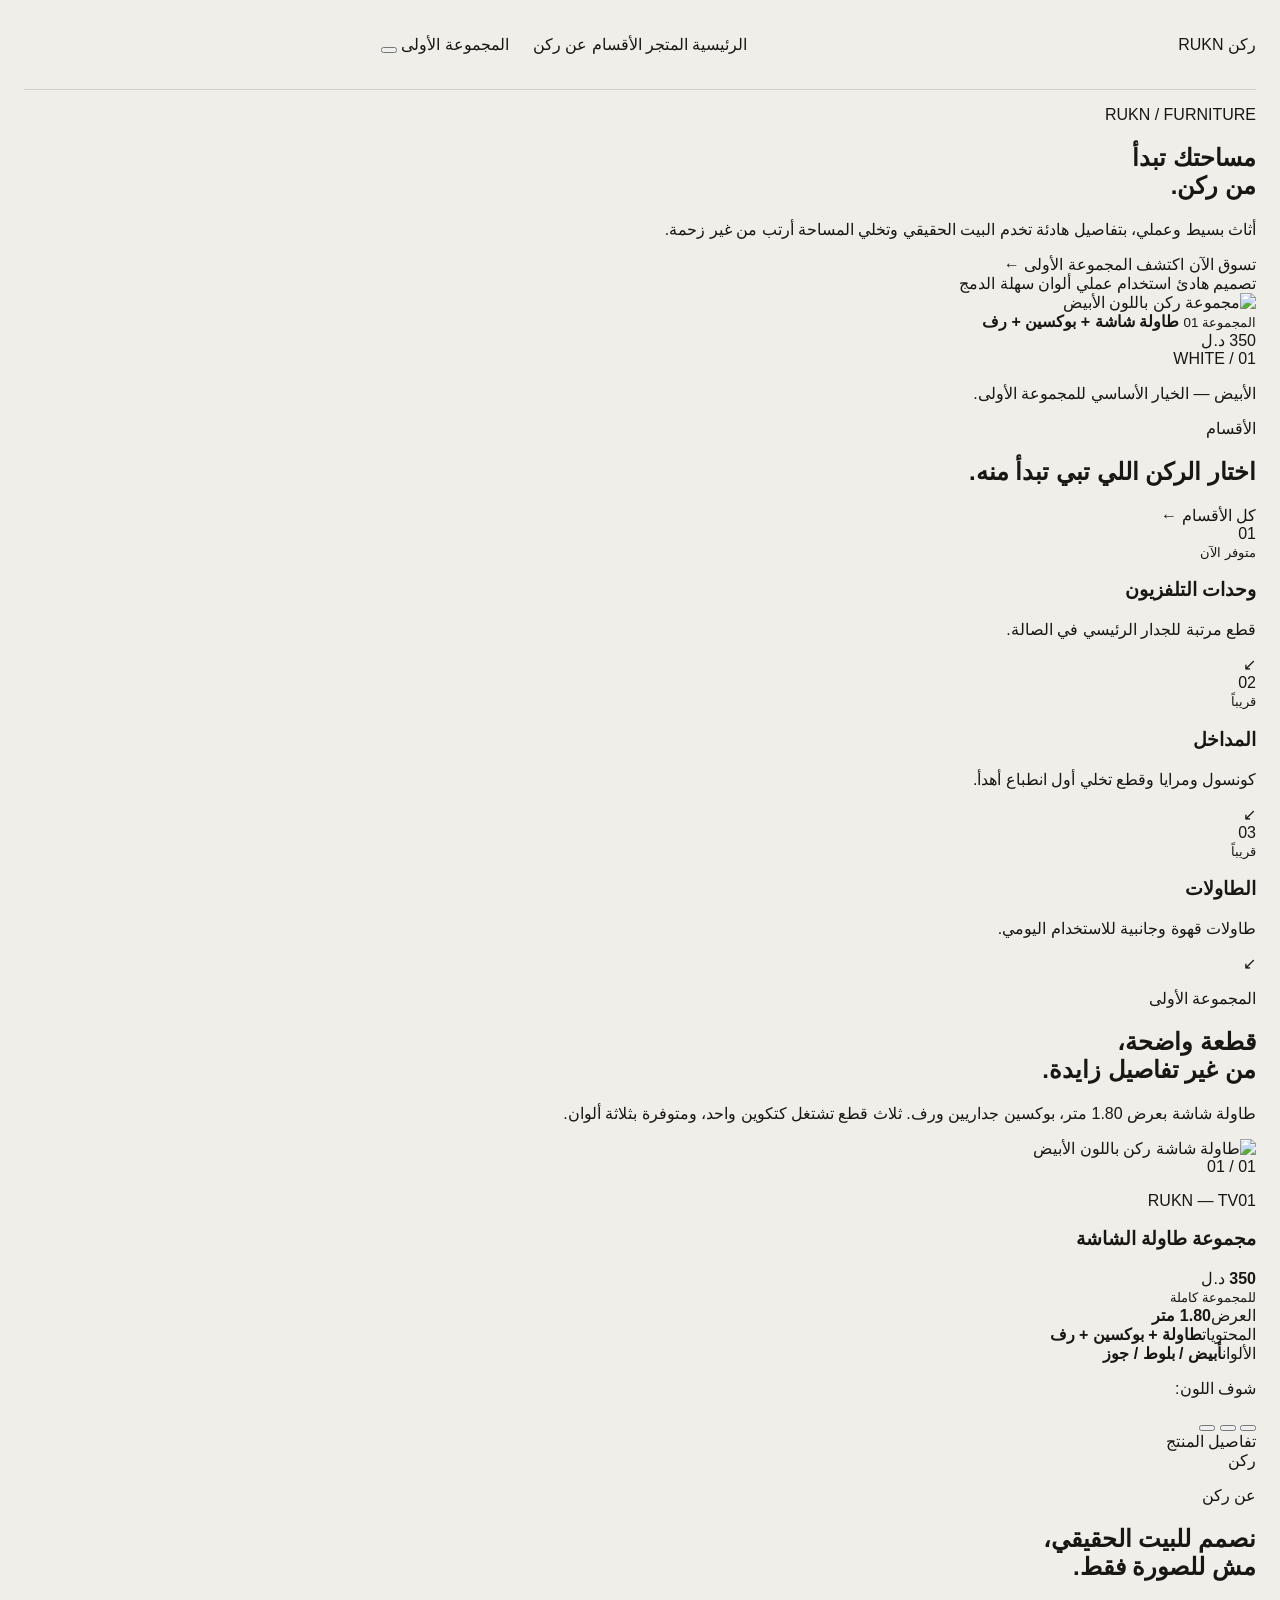
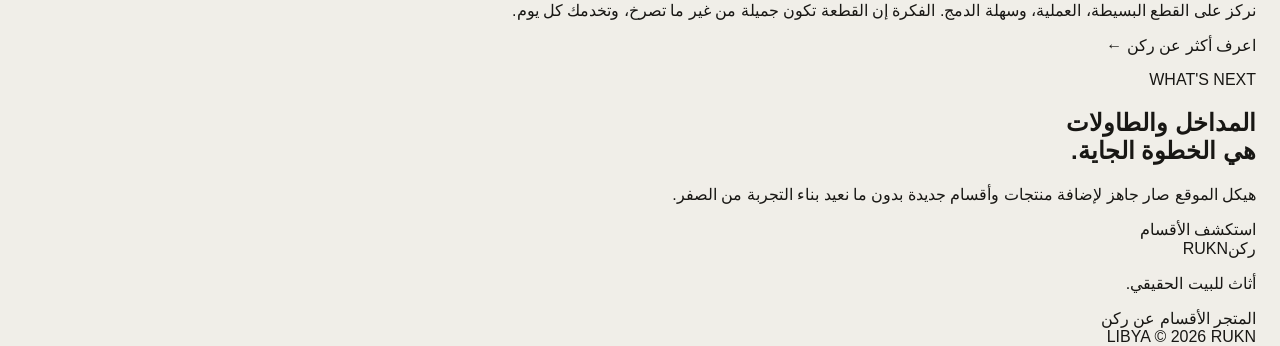
==== commit a9b88ac6: "Turn Rukn into multi-page furniture storefront" ====
--- a/index.html
+++ b/index.html
@@ -1,265 +1,222 @@
 <!doctype html>
 <html lang="ar" dir="rtl">
 <head>
-  <meta charset="utf-8" />
-  <meta name="viewport" content="width=device-width,initial-scale=1,viewport-fit=cover" />
-  <meta name="theme-color" content="#181714" />
-  <meta name="description" content="ركن — أثاث بسيط بتفاصيل هادئة. اكتشف مجموعة طاولة الشاشة 1.80 متر مع بوكسين ورف بثلاثة ألوان." />
-  <title>ركن | أثاث يصنع ركنك</title>
+  <meta charset="utf-8">
+  <meta name="viewport" content="width=device-width,initial-scale=1,viewport-fit=cover">
+  <meta name="theme-color" content="#171612">
+  <meta name="description" content="ركن — أثاث عملي بتصميم هادئ للبيت اللي تعيش فيه كل يوم.">
+  <title>ركن | أثاث للبيت الحقيقي</title>
   <link rel="preconnect" href="https://fonts.googleapis.com">
   <link rel="preconnect" href="https://fonts.gstatic.com" crossorigin>
-  <link href="https://fonts.googleapis.com/css2?family=Alexandria:wght@400;500;600;700;800&display=swap" rel="stylesheet">
-  <link rel="stylesheet" href="styles.css" />
+  <link href="https://fonts.googleapis.com/css2?family=Tajawal:wght@400;500;600;700;800&display=swap" rel="stylesheet">
+  <link rel="stylesheet" href="styles.css">
 </head>
-<body>
-  <div class="grain" aria-hidden="true"></div>
-
+<body data-page="home">
   <header class="site-header">
-    <a class="brand" href="#top" aria-label="ركن - الرئيسية">
-      <span class="brand-word">ركن</span>
-      <span class="brand-dot" aria-hidden="true"></span>
-      <span class="brand-en">RUKN</span>
+    <a class="wordmark" href="index.html" aria-label="ركن - الرئيسية">
+      <span class="wordmark-ar">ركن</span>
+      <span class="wordmark-dot"></span>
+      <span class="wordmark-en">RUKN</span>
     </a>
 
-    <nav class="nav" aria-label="التنقل الرئيسي">
-      <a href="#product">المجموعة</a>
-      <a href="#details">التفاصيل</a>
-      <a href="#colors">الألوان</a>
-      <a href="#about">عن ركن</a>
+    <nav class="desktop-nav" aria-label="التنقل الرئيسي">
+      <a class="active" href="index.html">الرئيسية</a>
+      <a href="catalog.html">المتجر</a>
+      <a href="catalog.html#categories">الأقسام</a>
+      <a href="about.html">عن ركن</a>
     </nav>
 
-    <a class="header-cta" href="#order">اطلب الآن</a>
+    <div class="header-actions">
+      <a class="header-link" href="product-tv.html">المجموعة الأولى</a>
+      <button class="menu-toggle" type="button" aria-label="فتح القائمة" aria-expanded="false"><span></span><span></span></button>
+    </div>
   </header>
 
-  <main id="top">
-    <section class="hero shell">
-      <div class="hero-copy reveal">
-        <p class="eyebrow">RUKN / FIRST COLLECTION</p>
-        <h1>أثاث بسيط.<br><em>حضور واضح.</em></h1>
-        <p class="hero-lead">قطع مختارة تعطي المساحة شكل أهدأ، وتخلي كل شيء في مكانه بدون زحمة بصرية.</p>
-
-        <div class="hero-actions">
-          <a class="btn btn-dark" href="#product">شوف المجموعة</a>
-          <a class="text-link" href="#about">تعرف على ركن <span>↙</span></a>
-        </div>
-
-        <div class="hero-meta">
-          <div><b>01</b><span>تصميم بسيط</span></div>
-          <div><b>02</b><span>استخدام عملي</span></div>
-          <div><b>03</b><span>ألوان هادئة</span></div>
-        </div>
-      </div>
-
-      <div class="hero-media reveal">
-        <div class="hero-card">
-          <img id="heroImage" data-src-key="oak" alt="مجموعة طاولة شاشة ركن بلون البلوط الفاتح" fetchpriority="high" />
-          <div class="hero-card-top">
-            <span>مجموعة 01</span>
-            <strong>NEW</strong>
-          </div>
-          <div class="hero-card-bottom">
-            <div>
-              <small>اللون المختار</small>
-              <b id="heroColorName">بلوط فاتح</b>
-            </div>
-            <div class="price-badge"><strong>350</strong><span>د.ل</span></div>
-          </div>
-        </div>
-
-        <div class="hero-swatches" role="group" aria-label="اختر لون المنتج">
-          <button class="swatch" data-color="white" data-label="أبيض" aria-label="اللون الأبيض"><span style="--swatch:#eeeae3"></span></button>
-          <button class="swatch active" data-color="oak" data-label="بلوط فاتح" aria-label="لون بلوط فاتح"><span style="--swatch:#c39a68"></span></button>
-          <button class="swatch" data-color="walnut" data-label="جوز داكن" aria-label="لون جوز داكن"><span style="--swatch:#59402f"></span></button>
-        </div>
-      </div>
-    </section>
-
-    <section class="manifesto">
-      <div class="manifesto-track">
-        <span>مساحة أهدأ</span><i></i><span>تفاصيل أقل</span><i></i><span>استخدام أكثر</span><i></i><span>ركن يكمّل بيتك</span>
-      </div>
-    </section>
-
-    <section id="product" class="product shell block">
-      <div class="section-head reveal">
+  <div class="mobile-menu" hidden>
+    <nav>
+      <a href="index.html">الرئيسية</a>
+      <a href="catalog.html">المتجر</a>
+      <a href="catalog.html#categories">الأقسام</a>
+      <a href="about.html">عن ركن</a>
+      <a class="mobile-menu-cta" href="product-tv.html">شوف المجموعة الأولى</a>
+    </nav>
+  </div>
+
+  <main>
+    <section class="home-hero shell">
+      <div class="home-hero-copy reveal">
+        <p class="kicker">RUKN / FURNITURE</p>
+        <h1>مساحتك تبدأ<br>من <span>ركن.</span></h1>
+        <p class="hero-intro">أثاث بسيط وعملي، بتفاصيل هادئة تخدم البيت الحقيقي وتخلي المساحة أرتب من غير زحمة.</p>
+        <div class="hero-buttons">
+          <a class="button button-dark" href="catalog.html">تسوق الآن</a>
+          <a class="inline-link" href="product-tv.html">اكتشف المجموعة الأولى <b>←</b></a>
+        </div>
+        <div class="hero-footnote">
+          <span>تصميم هادئ</span>
+          <span>استخدام عملي</span>
+          <span>ألوان سهلة الدمج</span>
+        </div>
+      </div>
+
+      <div class="home-hero-media reveal">
+        <div class="hero-photo">
+          <img data-rukn-image="white" alt="مجموعة ركن باللون الأبيض">
+          <div class="hero-photo-label">
+            <div>
+              <small>المجموعة 01</small>
+              <strong>طاولة شاشة + بوكسين + رف</strong>
+            </div>
+            <span>350 د.ل</span>
+          </div>
+        </div>
+        <div class="hero-caption">
+          <span>WHITE / 01</span>
+          <p>الأبيض — الخيار الأساسي للمجموعة الأولى.</p>
+        </div>
+      </div>
+    </section>
+
+    <section class="category-strip" id="categories">
+      <div class="shell">
+        <div class="section-title-row reveal">
+          <div>
+            <p class="kicker">الأقسام</p>
+            <h2>اختار الركن اللي تبي تبدأ منه.</h2>
+          </div>
+          <a class="inline-link" href="catalog.html">كل الأقسام <b>←</b></a>
+        </div>
+
+        <div class="category-grid">
+          <a class="category-card category-card-featured reveal" href="catalog.html?category=tv">
+            <div class="category-number">01</div>
+            <div>
+              <small>متوفر الآن</small>
+              <h3>وحدات التلفزيون</h3>
+              <p>قطع مرتبة للجدار الرئيسي في الصالة.</p>
+            </div>
+            <span class="category-arrow">↙</span>
+          </a>
+
+          <a class="category-card reveal" href="catalog.html?category=entrance">
+            <div class="category-number">02</div>
+            <div>
+              <small>قريباً</small>
+              <h3>المداخل</h3>
+              <p>كونسول ومرايا وقطع تخلي أول انطباع أهدأ.</p>
+            </div>
+            <span class="category-arrow">↙</span>
+          </a>
+
+          <a class="category-card reveal" href="catalog.html?category=tables">
+            <div class="category-number">03</div>
+            <div>
+              <small>قريباً</small>
+              <h3>الطاولات</h3>
+              <p>طاولات قهوة وجانبية للاستخدام اليومي.</p>
+            </div>
+            <span class="category-arrow">↙</span>
+          </a>
+        </div>
+      </div>
+    </section>
+
+    <section class="featured-product shell section-space">
+      <div class="section-title-row reveal">
         <div>
-          <p class="eyebrow">المجموعة الأولى</p>
-          <h2>ثلاث قطع.<br>تكوين واحد متوازن.</h2>
-        </div>
-        <p>طاولة شاشة بعرض 1.80 متر مع بوكسين جداريين ورف. مجموعة مصممة لتخلي الجدار مرتب وواضح بدون تفاصيل زايدة.</p>
-      </div>
-
-      <div class="product-layout">
-        <div class="product-photo reveal">
-          <img id="detailImage" data-src-key="oak" alt="مجموعة ركن من الأمام" loading="lazy" />
-          <span class="photo-index">01 / 03</span>
-        </div>
-
-        <aside class="product-panel reveal">
-          <div class="product-title">
-            <p>TV UNIT SET</p>
+          <p class="kicker">المجموعة الأولى</p>
+          <h2>قطعة واضحة،<br>من غير تفاصيل زايدة.</h2>
+        </div>
+        <p class="section-copy">طاولة شاشة بعرض 1.80 متر، بوكسين جداريين ورف. ثلاث قطع تشتغل كتكوين واحد، ومتوفرة بثلاثة ألوان.</p>
+      </div>
+
+      <div class="featured-product-grid">
+        <a class="featured-product-image reveal" href="product-tv.html">
+          <img id="featuredImage" data-rukn-image="white" alt="طاولة شاشة ركن باللون الأبيض">
+          <span class="image-index">01 / 01</span>
+        </a>
+
+        <div class="featured-product-info reveal">
+          <div>
+            <p class="product-code">RUKN — TV01</p>
             <h3>مجموعة طاولة الشاشة</h3>
           </div>
 
-          <div class="product-price">
+          <div class="price-line">
             <strong>350</strong>
             <span>د.ل<br><small>للمجموعة كاملة</small></span>
           </div>
 
-          <div class="product-lines">
+          <div class="spec-list">
             <div><span>العرض</span><b>1.80 متر</b></div>
             <div><span>المحتويات</span><b>طاولة + بوكسين + رف</b></div>
-            <div><span>الألوان</span><b>3 خيارات</b></div>
-          </div>
-
-          <button class="btn btn-dark full open-order" type="button">اطلب المجموعة</button>
-          <p class="microcopy">اختار اللون أولاً، وبعدها نجهز لك رسالة الطلب.</p>
-        </aside>
-      </div>
-    </section>
-
-    <section id="colors" class="colors block">
-      <div class="shell">
-        <div class="section-head compact reveal">
+            <div><span>الألوان</span><b>أبيض / بلوط / جوز</b></div>
+          </div>
+
           <div>
-            <p class="eyebrow">الألوان</p>
-            <h2>نفس القطعة.<br>ثلاث شخصيات.</h2>
-          </div>
-          <p>اختار اللون اللي يخدم إضاءة ومساحة بيتك.</p>
-        </div>
-
-        <div class="color-grid">
-          <article class="color-card reveal" data-pick="white">
-            <div class="color-image"><img data-src-key="white" alt="مجموعة ركن باللون الأبيض" loading="lazy" /></div>
-            <div class="color-copy">
-              <div><small>01</small><h3>أبيض</h3></div>
-              <span class="color-chip chip-white"></span>
-            </div>
-            <p>خفيف بصرياً، مناسب للمساحات المضيئة والصغيرة.</p>
-            <button type="button">اختار الأبيض <span>←</span></button>
-          </article>
-
-          <article class="color-card reveal selected" data-pick="oak">
-            <div class="color-image"><img data-src-key="oak" alt="مجموعة ركن بلون البلوط الفاتح" loading="lazy" /></div>
-            <div class="color-copy">
-              <div><small>02</small><h3>بلوط فاتح</h3></div>
-              <span class="color-chip chip-oak"></span>
-            </div>
-            <p>دافئ وطبيعي، يعطي المساحة إحساس هادئ ومريح.</p>
-            <button type="button">اختار البلوط <span>←</span></button>
-          </article>
-
-          <article class="color-card reveal" data-pick="walnut">
-            <div class="color-image"><img data-src-key="walnut" alt="مجموعة ركن بلون الجوز الداكن" loading="lazy" /></div>
-            <div class="color-copy">
-              <div><small>03</small><h3>جوز داكن</h3></div>
-              <span class="color-chip chip-walnut"></span>
-            </div>
-            <p>أعمق وأفخم، مناسب للجدران الفاتحة والديكور الهادئ.</p>
-            <button type="button">اختار الجوز <span>←</span></button>
-          </article>
-        </div>
-      </div>
-    </section>
-
-    <section id="details" class="details shell block">
-      <div class="detail-statement reveal">
-        <p class="eyebrow">فكرة التصميم</p>
-        <h2>مش محتاج أثاث أكثر.<br><em>محتاج اختيار أهدأ.</em></h2>
-      </div>
-
-      <div class="detail-grid">
-        <article class="detail-card reveal">
-          <span>01</span>
-          <h3>تخزين مغلق</h3>
-          <p>الأغراض اليومية تختفي من المشهد وتبقى المساحة أنظف بصرياً.</p>
-        </article>
-        <article class="detail-card reveal">
-          <span>02</span>
-          <h3>تكوين جداري</h3>
-          <p>الرف والبوكسين يكملوا الطاولة ويعطوا الجدار توازن بدون زحمة.</p>
-        </article>
-        <article class="detail-card reveal">
-          <span>03</span>
-          <h3>مقاس عملي</h3>
-          <p>عرض 1.80 متر يعطي حضور واضح، ويخلي التكوين مناسب لعدة أحجام شاشات.</p>
-        </article>
-      </div>
-    </section>
-
-    <section id="about" class="about block">
-      <div class="shell about-grid">
-        <div class="about-mark reveal" aria-hidden="true">
-          <span>ر</span><span>ك</span><span>ن</span>
-        </div>
-        <div class="about-copy reveal">
-          <p class="eyebrow">عن ركن</p>
-          <h2>نصمم للبيت الحقيقي، مش للصورة فقط.</h2>
-          <p>ركن مشروع أثاث يركز على القطع البسيطة، العملية، وسهلة الدمج داخل البيت. الفكرة إن القطعة تكون جميلة من غير ما تصرخ، وتخدمك كل يوم.</p>
-          <a class="text-link" href="#order">ابدأ من أول مجموعة <span>↙</span></a>
-        </div>
-      </div>
-    </section>
-
-    <section id="order" class="order shell block">
-      <div class="order-card reveal">
+            <p class="choice-label">شوف اللون:</p>
+            <div class="color-picker" data-color-picker>
+              <button class="color-dot active" data-color="white" aria-label="أبيض"><span style="--c:#f1eee7"></span></button>
+              <button class="color-dot" data-color="oak" aria-label="بلوط فاتح"><span style="--c:#c59a68"></span></button>
+              <button class="color-dot" data-color="walnut" aria-label="جوز داكن"><span style="--c:#58402f"></span></button>
+            </div>
+          </div>
+
+          <a class="button button-dark button-full" href="product-tv.html">تفاصيل المنتج</a>
+        </div>
+      </div>
+    </section>
+
+    <section class="brand-panel">
+      <div class="shell brand-panel-grid">
+        <div class="brand-symbol reveal">
+          <span class="brand-symbol-word">ركن</span>
+          <i></i>
+        </div>
+        <div class="brand-story reveal">
+          <p class="kicker kicker-light">عن ركن</p>
+          <h2>نصمم للبيت الحقيقي،<br>مش للصورة فقط.</h2>
+          <p>نركز على القطع البسيطة، العملية، وسهلة الدمج. الفكرة إن القطعة تكون جميلة من غير ما تصرخ، وتخدمك كل يوم.</p>
+          <a class="inline-link light" href="about.html">اعرف أكثر عن ركن <b>←</b></a>
+        </div>
+      </div>
+    </section>
+
+    <section class="next-drop shell section-space">
+      <div class="next-drop-card reveal">
         <div>
-          <p class="eyebrow">جاهز لركنك؟</p>
-          <h2>المجموعة كاملة<br><strong>350 د.ل</strong></h2>
-          <p>طاولة شاشة 1.80 متر + بوكسين + رف.</p>
-        </div>
-
-        <div class="order-side">
-          <div class="chosen-color">
-            <span>اللون المختار</span>
-            <strong id="orderColorName">بلوط فاتح</strong>
-          </div>
-          <button class="btn btn-light full open-order" type="button">جهّز طلبي</button>
-        </div>
+          <p class="kicker">WHAT'S NEXT</p>
+          <h2>المداخل والطاولات<br>هي الخطوة الجاية.</h2>
+        </div>
+        <p>هيكل الموقع صار جاهز لإضافة منتجات وأقسام جديدة بدون ما نعيد بناء التجربة من الصفر.</p>
+        <a class="button button-outline" href="catalog.html#categories">استكشف الأقسام</a>
       </div>
     </section>
   </main>
 
-  <footer class="footer shell">
-    <a class="brand" href="#top">
-      <span class="brand-word">ركن</span>
-      <span class="brand-dot" aria-hidden="true"></span>
-      <span class="brand-en">RUKN</span>
-    </a>
-    <p>أثاث بسيط. بيت أهدأ.</p>
-    <a href="#top">للأعلى ↑</a>
+  <footer class="site-footer">
+    <div class="shell footer-grid">
+      <div>
+        <a class="wordmark footer-wordmark" href="index.html">
+          <span class="wordmark-ar">ركن</span><span class="wordmark-dot"></span><span class="wordmark-en">RUKN</span>
+        </a>
+        <p>أثاث للبيت الحقيقي.</p>
+      </div>
+      <div class="footer-links">
+        <a href="catalog.html">المتجر</a>
+        <a href="catalog.html#categories">الأقسام</a>
+        <a href="about.html">عن ركن</a>
+      </div>
+      <div class="footer-end">
+        <span>LIBYA</span>
+        <span>© 2026 RUKN</span>
+      </div>
+    </div>
   </footer>
 
-  <button class="mobile-order open-order" type="button">
-    <span>اطلب المجموعة</span><strong>350 د.ل</strong>
-  </button>
-
-  <div class="sheet-backdrop" id="sheetBackdrop" hidden></div>
-  <section class="order-sheet" id="orderSheet" role="dialog" aria-modal="true" aria-labelledby="orderTitle" hidden>
-    <button class="sheet-close" id="sheetClose" type="button" aria-label="إغلاق">×</button>
-    <p class="eyebrow">طلب مجموعة ركن</p>
-    <h2 id="orderTitle">اختيارك جاهز.</h2>
-
-    <div class="sheet-summary">
-      <div><span>المجموعة</span><b>طاولة + بوكسين + رف</b></div>
-      <div><span>المقاس</span><b>1.80 متر</b></div>
-      <div><span>اللون</span><b id="sheetColorName">بلوط فاتح</b></div>
-      <div><span>السعر</span><b>350 د.ل</b></div>
-    </div>
-
-    <button class="btn btn-dark full" id="copyOrder" type="button">انسخ رسالة الطلب</button>
-    <p id="copyStatus" class="copy-status" role="status">بعد النسخ، ابعتها لصفحة ركن في الخاص.</p>
-  </section>
-
-  <script src="assets/white-1.js"></script>
-  <script src="assets/white-2.js"></script>
-  <script src="assets/white-3.js"></script>
-  <script src="assets/oak-1.js"></script>
-  <script src="assets/oak-2.js"></script>
-  <script src="assets/oak-3.js"></script>
-  <script src="assets/walnut-1.js"></script>
-  <script src="assets/walnut-2.js"></script>
-  <script src="assets/walnut-3.js"></script>
+  <script src="assets/white-1.js"></script><script src="assets/white-2.js"></script><script src="assets/white-3.js"></script>
+  <script src="assets/oak-1.js"></script><script src="assets/oak-2.js"></script><script src="assets/oak-3.js"></script>
+  <script src="assets/walnut-1.js"></script><script src="assets/walnut-2.js"></script><script src="assets/walnut-3.js"></script>
   <script src="app.js"></script>
 </body>
 </html>
--- a/styles.css
+++ b/styles.css
@@ -1,44 +1,274 @@
 :root{
-  --bg:#f6f1ea;
-  --surface:#fffdfa;
-  --ink:#171513;
-  --muted:#746b62;
-  --line:#ded5ca;
-  --accent:#7a5638;
-  --accent-dark:#5d3d27;
-  --radius:28px;
-  --shadow:0 24px 60px rgba(54,39,26,.12);
+  --bg:#f0eee8;
+  --paper:#f8f6f1;
+  --ink:#181714;
+  --muted:#746f66;
+  --line:rgba(24,23,20,.14);
+  --warm:#b78d5e;
+  --warm-2:#8b6744;
+  --dark:#181714;
+  --radius:30px;
+  --shell:min(1240px,calc(100% - 48px));
+  --shadow:0 28px 90px rgba(31,27,22,.12);
 }
 *{box-sizing:border-box}
 html{scroll-behavior:smooth}
-body{margin:0;background:var(--bg);color:var(--ink);font-family:Tahoma,"Segoe UI",Arial,sans-serif;-webkit-font-smoothing:antialiased}
+body{
+  margin:0;
+  background:var(--bg);
+  color:var(--ink);
+  font-family:"Alexandria",Tahoma,Arial,sans-serif;
+  -webkit-font-smoothing:antialiased;
+  overflow-x:hidden;
+}
+body.sheet-open{overflow:hidden}
 a{color:inherit;text-decoration:none}
-img{display:block;max-width:100%}
-button{font:inherit}
-.section-shell{width:min(1180px,calc(100% - 40px));margin-inline:auto}
-.site-header{width:min(1180px,calc(100% - 40px));margin:0 auto;height:84px;display:flex;align-items:center;justify-content:space-between;gap:24px;position:relative;z-index:20}
-.brand{display:flex;align-items:center;gap:10px;font-weight:800;white-space:nowrap}
-.brand-ar{font-size:25px}.brand-en{font:700 15px/1 Arial,sans-serif;letter-spacing:.28em}.brand-divider{width:1px;height:20px;background:#9c8f82}
-.nav{display:flex;align-items:center;gap:28px;font-size:14px}.nav a{color:#544c45}.nav a:hover{color:#111}.nav-cta{border:1px solid #b7a99a;border-radius:999px;padding:10px 18px}
-.hero{min-height:calc(100svh - 104px);display:grid;grid-template-columns:.78fr 1.22fr;gap:54px;align-items:center;padding:32px 0 68px}
-.eyebrow{font-size:13px;font-weight:700;color:var(--accent);letter-spacing:.05em}
-.hero h1{font-size:clamp(46px,6vw,82px);line-height:1.05;margin:16px 0 24px;letter-spacing:-.04em}.hero h1 strong{font-weight:800;color:var(--accent-dark)}
-.hero-sub{max-width:500px;color:var(--muted);font-size:18px;line-height:1.9;margin:0 0 28px}.hero-sub b{color:#2f2a26}
-.price-row{display:flex;align-items:center;gap:16px;margin:0 0 28px}.price{display:flex;align-items:flex-end;gap:10px}.price span{font:800 48px/1 Arial,sans-serif;color:var(--accent-dark)}.price small{font-size:15px;font-weight:700;margin-bottom:5px}.price-note{font-size:13px;color:var(--muted);border-right:1px solid var(--line);padding-right:16px}
-.hero-actions{display:flex;gap:12px;margin-bottom:28px}.btn{min-height:50px;border-radius:999px;padding:0 24px;display:inline-flex;align-items:center;justify-content:center;border:1px solid transparent;cursor:pointer;transition:.2s ease;font-weight:700}.btn-primary{background:var(--ink);color:#fff}.btn-primary:hover{transform:translateY(-2px);background:#2b2723}.btn-ghost{border-color:#b9aea2;background:transparent}.btn-ghost:hover{background:#eee5dc}
-.mini-points{display:flex;gap:18px;flex-wrap:wrap;color:#6e655d;font-size:12px}.mini-points span{display:flex;align-items:center;gap:7px}.mini-points span:before{content:"";width:5px;height:5px;background:var(--accent);border-radius:50%}
-.hero-visual{min-width:0}.image-stage{position:relative;border-radius:var(--radius);overflow:hidden;box-shadow:var(--shadow);background:#e9dfd4;aspect-ratio:4/3}.image-stage img{width:100%;height:100%;object-fit:cover;transition:opacity .28s ease,transform .7s ease}.image-stage:hover img{transform:scale(1.015)}.image-badge{position:absolute;bottom:18px;right:18px;background:rgba(255,253,250,.9);backdrop-filter:blur(10px);padding:10px 14px;border-radius:999px;font-size:12px;border:1px solid rgba(100,80,60,.12)}
-.swatches{display:flex;justify-content:center;gap:12px;margin-top:18px}.swatch{width:46px;height:46px;border-radius:50%;border:1px solid transparent;background:transparent;display:grid;place-items:center;cursor:pointer;padding:0}.swatch span{width:29px;height:29px;border-radius:50%;background:var(--swatch);box-shadow:inset 0 0 0 1px rgba(0,0,0,.1)}.swatch.active{border-color:#3c342e;background:#fff}
-.trust-strip{width:min(1180px,calc(100% - 40px));margin:0 auto;background:#171513;color:white;border-radius:22px;display:grid;grid-template-columns:repeat(3,1fr);padding:24px}.trust-strip div{display:flex;flex-direction:column;align-items:center;gap:5px;border-left:1px solid rgba(255,255,255,.14)}.trust-strip div:last-child{border-left:0}.trust-strip b{font-size:18px}.trust-strip span{font-size:12px;color:#cfc7bf}
-.section-block{padding-top:110px}.section-heading{text-align:center;margin-bottom:36px}.section-heading h2,.details h2,.order h2{font-size:clamp(30px,4vw,48px);line-height:1.25;letter-spacing:-.03em;margin:10px 0}
-.color-grid{display:grid;grid-template-columns:repeat(3,1fr);gap:18px}.color-card{margin:0;background:var(--surface);border-radius:22px;overflow:hidden;border:1px solid #e2d9d0;cursor:pointer;transition:.25s ease}.color-card:hover{transform:translateY(-5px);box-shadow:0 18px 40px rgba(59,42,29,.1)}.color-card img{width:100%;aspect-ratio:4/3;object-fit:cover}.card-meta{display:flex;align-items:center;justify-content:space-between;padding:18px 20px}.card-meta h3{margin:0 0 5px;font-size:17px}.card-meta p{margin:0;color:var(--muted);font-size:12px}.dot{width:22px;height:22px;border-radius:50%;border:1px solid rgba(0,0,0,.1)}.dot-white{background:#efede8}.dot-oak{background:#caa77a}.dot-walnut{background:#69442f}
-.details{display:grid;grid-template-columns:1.15fr .85fr;gap:60px;align-items:center}.details-image{border-radius:var(--radius);overflow:hidden;box-shadow:var(--shadow);aspect-ratio:4/3}.details-image img{width:100%;height:100%;object-fit:cover}.details-copy>p{font-size:16px;line-height:1.9;color:var(--muted)}.spec-list{margin-top:30px;border-top:1px solid var(--line)}.spec-list>div{display:flex;gap:18px;padding:18px 0;border-bottom:1px solid var(--line)}.spec-list>div>span{font:700 12px/1 Arial;color:#9a8776;margin-top:6px}.spec-list p{margin:0;display:flex;flex-direction:column;gap:6px}.spec-list b{font-size:15px}.spec-list small{color:var(--muted);font-size:12px}
-.order{padding-bottom:110px}.order-card{border-radius:32px;background:#e8ded2;padding:52px;display:flex;align-items:center;justify-content:space-between;gap:40px;overflow:hidden;position:relative}.order-card:before{content:"";position:absolute;inset:auto -80px -120px auto;width:280px;height:280px;border-radius:50%;background:rgba(122,86,56,.08)}.order-card h2 strong{color:var(--accent-dark)}.order-card p{color:var(--muted);margin:0}.order-actions{display:grid;gap:10px;min-width:220px;position:relative;z-index:1}.copy-status{font-size:12px;color:#4f6c4d;text-align:center;min-height:16px}
-.footer{display:flex;align-items:center;justify-content:space-between;border-top:1px solid var(--line);padding:34px 0 42px;color:var(--muted)}.footer p{font-size:12px}.footer-brand{color:var(--ink)}
-@media(max-width:900px){
- .site-header{height:72px}.nav a:not(.nav-cta){display:none}.hero{grid-template-columns:1fr;gap:28px;padding-top:12px;min-height:auto}.hero-copy{padding-top:22px}.hero h1{font-size:52px}.hero-sub{font-size:16px}.image-stage{aspect-ratio:1/1}.trust-strip{margin-top:24px}.color-grid{grid-template-columns:1fr}.details{grid-template-columns:1fr;gap:32px}.details-image{order:2}.details-copy{order:1}.order-card{flex-direction:column;align-items:stretch}.order-actions{min-width:0}.section-block{padding-top:80px}
-}
-@media(max-width:560px){
- .section-shell,.site-header,.trust-strip{width:min(100% - 28px,1180px)}.site-header{gap:12px}.brand-ar{font-size:22px}.brand-en{font-size:12px}.nav{gap:8px}.nav-cta{padding:9px 13px}.hero h1{font-size:46px}.hero-sub{line-height:1.8}.price-row{align-items:flex-end}.price span{font-size:42px}.hero-actions{display:grid;grid-template-columns:1fr 1fr}.image-stage{border-radius:20px}.trust-strip{padding:18px 8px}.trust-strip b{font-size:15px}.trust-strip span{font-size:10px}.section-heading{text-align:right}.color-grid{gap:12px}.details h2,.order h2,.section-heading h2{font-size:32px}.order-card{padding:30px 22px;border-radius:24px}.footer{padding-bottom:28px}.footer p{display:none}
-}
-@media(prefers-reduced-motion:reduce){*{scroll-behavior:auto!important;transition:none!important}}
+button{font:inherit;color:inherit}
+img{display:block;width:100%}
+.shell{width:var(--shell);margin-inline:auto}
+.block{padding:128px 0}
+.grain{
+  position:fixed;inset:0;pointer-events:none;z-index:9999;opacity:.025;
+  background-image:url("data:image/svg+xml,%3Csvg viewBox='0 0 160 160' xmlns='http://www.w3.org/2000/svg'%3E%3Cfilter id='n'%3E%3CfeTurbulence type='fractalNoise' baseFrequency='.85' numOctaves='2' stitchTiles='stitch'/%3E%3C/filter%3E%3Crect width='100%25' height='100%25' filter='url(%23n)' opacity='.8'/%3E%3C/svg%3E")
+}
+
+.site-header{
+  width:var(--shell);height:90px;margin:auto;display:grid;grid-template-columns:1fr auto 1fr;align-items:center;
+  gap:24px;position:relative;z-index:50;border-bottom:1px solid var(--line)
+}
+.brand{display:flex;align-items:center;gap:10px;width:max-content}
+.brand-word{font-size:27px;font-weight:800;letter-spacing:-.08em}
+.brand-dot{width:7px;height:7px;border-radius:50%;background:var(--warm);display:inline-block}
+.brand-en{font:700 11px/1 Arial,sans-serif;letter-spacing:.30em;color:#6f695f}
+.nav{display:flex;align-items:center;gap:32px;font-size:13px}
+.nav a{color:#605b53;transition:.2s ease}
+.nav a:hover{color:var(--ink)}
+.header-cta{
+  justify-self:end;border:1px solid var(--ink);padding:11px 18px;border-radius:999px;font-size:12px;font-weight:700;
+  transition:.2s ease
+}
+.header-cta:hover{background:var(--ink);color:#fff}
+
+.hero{
+  min-height:calc(100svh - 90px);display:grid;grid-template-columns:.92fr 1.08fr;gap:6vw;align-items:center;
+  padding:72px 0 82px
+}
+.eyebrow{margin:0;color:var(--warm-2);font:700 11px/1.5 Arial,sans-serif;letter-spacing:.22em}
+.hero h1,.section-head h2,.detail-statement h2,.about-copy h2,.order-card h2{
+  letter-spacing:-.055em;font-weight:700
+}
+.hero h1{
+  font-size:clamp(60px,7vw,108px);line-height:.97;margin:22px 0 30px
+}
+.hero h1 em,.detail-statement h2 em{font-style:normal;font-weight:500;color:#7d766c}
+.hero-lead{font-size:17px;line-height:2;max-width:540px;color:var(--muted);margin:0}
+.hero-actions{display:flex;align-items:center;gap:24px;margin:34px 0 44px}
+.btn{
+  min-height:54px;border:0;border-radius:999px;padding:0 26px;display:inline-flex;align-items:center;justify-content:center;
+  cursor:pointer;font-weight:700;font-size:13px;transition:transform .2s ease,background .2s ease,color .2s ease
+}
+.btn:hover{transform:translateY(-2px)}
+.btn-dark{background:var(--dark);color:#fff}
+.btn-dark:hover{background:#302e29}
+.btn-light{background:#f7f3eb;color:#161511}
+.full{width:100%}
+.text-link{display:inline-flex;align-items:center;gap:9px;font-size:13px;font-weight:600}
+.text-link span{font-size:16px;transition:transform .2s ease}
+.text-link:hover span{transform:translate(-3px,3px)}
+.hero-meta{display:flex;gap:0;border-top:1px solid var(--line);max-width:540px}
+.hero-meta div{padding:18px 26px 0 0;min-width:31%}
+.hero-meta div+div{border-right:1px solid var(--line);padding-right:26px}
+.hero-meta b{display:block;font:700 11px/1 Arial,sans-serif;color:#a39b91;margin-bottom:8px}
+.hero-meta span{font-size:11px;color:#5f5951}
+
+.hero-media{min-width:0}
+.hero-card{
+  position:relative;background:#ded9cf;border-radius:34px;overflow:hidden;aspect-ratio:4/5;box-shadow:var(--shadow)
+}
+.hero-card:after{
+  content:"";position:absolute;inset:0;background:linear-gradient(to bottom,rgba(0,0,0,.18),transparent 24%,transparent 66%,rgba(0,0,0,.24));
+  pointer-events:none
+}
+.hero-card img{width:100%;height:100%;object-fit:cover;transition:opacity .25s ease,transform .8s cubic-bezier(.2,.8,.2,1)}
+.hero-card:hover img{transform:scale(1.015)}
+.hero-card-top,.hero-card-bottom{
+  position:absolute;z-index:2;left:24px;right:24px;display:flex;align-items:center;justify-content:space-between;color:#fff
+}
+.hero-card-top{top:22px;font:700 10px/1 Arial,sans-serif;letter-spacing:.15em}
+.hero-card-top strong{border:1px solid rgba(255,255,255,.5);padding:8px 10px;border-radius:999px}
+.hero-card-bottom{bottom:22px;align-items:flex-end}
+.hero-card-bottom small{font-size:10px;display:block;opacity:.75;margin-bottom:6px}
+.hero-card-bottom b{font-size:16px}
+.price-badge{display:flex;align-items:baseline;gap:5px}
+.price-badge strong{font:800 31px/1 Arial,sans-serif}.price-badge span{font-size:11px}
+.hero-swatches{display:flex;justify-content:center;gap:10px;margin-top:18px}
+.swatch{
+  width:44px;height:44px;border-radius:50%;border:1px solid transparent;background:transparent;display:grid;place-items:center;padding:0;cursor:pointer
+}
+.swatch span{width:27px;height:27px;border-radius:50%;background:var(--swatch);box-shadow:inset 0 0 0 1px rgba(0,0,0,.10)}
+.swatch.active{border-color:var(--ink);background:#f7f4ed}
+
+.manifesto{background:var(--dark);color:#fff;overflow:hidden}
+.manifesto-track{
+  min-height:92px;width:var(--shell);margin:auto;display:flex;align-items:center;justify-content:space-between;gap:24px;
+  font-size:13px;letter-spacing:-.02em
+}
+.manifesto-track i{width:5px;height:5px;border-radius:50%;background:var(--warm);flex:none}
+
+.section-head{display:grid;grid-template-columns:1.2fr .8fr;gap:80px;align-items:end;margin-bottom:54px}
+.section-head.compact{margin-bottom:40px}
+.section-head h2{font-size:clamp(42px,5vw,70px);line-height:1.06;margin:16px 0 0}
+.section-head>p{color:var(--muted);font-size:15px;line-height:2;margin:0;max-width:520px}
+
+.product-layout{display:grid;grid-template-columns:minmax(0,1.35fr) minmax(320px,.65fr);gap:24px;align-items:stretch}
+.product-photo{position:relative;border-radius:30px;overflow:hidden;min-height:650px;background:#ded9cf}
+.product-photo img{width:100%;height:100%;object-fit:cover}
+.photo-index{
+  position:absolute;right:20px;bottom:20px;background:rgba(248,246,241,.92);backdrop-filter:blur(10px);
+  border:1px solid rgba(0,0,0,.06);border-radius:999px;padding:10px 13px;font:700 10px/1 Arial,sans-serif
+}
+.product-panel{
+  background:#e4dfd5;border-radius:30px;padding:34px;display:flex;flex-direction:column;justify-content:space-between;min-height:650px
+}
+.product-title p{font:700 10px/1 Arial,sans-serif;letter-spacing:.18em;color:#867f75;margin:0 0 14px}
+.product-title h3{font-size:30px;line-height:1.3;margin:0;letter-spacing:-.04em}
+.product-price{display:flex;gap:12px;align-items:flex-end;margin:50px 0 36px}
+.product-price strong{font:800 74px/.85 Arial,sans-serif;letter-spacing:-.06em}
+.product-price span{font-size:14px;font-weight:700;line-height:1.2}
+.product-price small{display:block;font-size:10px;color:#7a7369;font-weight:500;margin-top:7px}
+.product-lines{border-top:1px solid rgba(24,23,20,.15);margin-bottom:32px}
+.product-lines div{display:flex;justify-content:space-between;gap:20px;padding:17px 0;border-bottom:1px solid rgba(24,23,20,.15)}
+.product-lines span{font-size:11px;color:#817a70}.product-lines b{font-size:12px;text-align:left}
+.microcopy{font-size:10px;line-height:1.7;color:#7d766c;text-align:center;margin:10px 0 0}
+
+.colors{background:#dfdbd2}
+.color-grid{display:grid;grid-template-columns:repeat(3,1fr);gap:18px}
+.color-card{background:transparent;border-top:1px solid rgba(24,23,20,.18);padding-top:18px;cursor:pointer}
+.color-image{border-radius:22px;overflow:hidden;aspect-ratio:4/3;background:#d6d1c7}
+.color-image img{width:100%;height:100%;object-fit:cover;transition:transform .55s cubic-bezier(.2,.8,.2,1)}
+.color-card:hover .color-image img{transform:scale(1.025)}
+.color-copy{display:flex;justify-content:space-between;align-items:center;margin:18px 0 10px}
+.color-copy>div{display:flex;align-items:baseline;gap:12px}
+.color-copy small{font:700 10px/1 Arial;color:#938b81}
+.color-copy h3{font-size:19px;margin:0}
+.color-chip{width:20px;height:20px;border-radius:50%;border:1px solid rgba(0,0,0,.12)}
+.chip-white{background:#efede7}.chip-oak{background:#c39a68}.chip-walnut{background:#59402f}
+.color-card>p{color:#756f66;font-size:11px;line-height:1.8;min-height:40px;margin:0 0 12px}
+.color-card>button{border:0;background:transparent;padding:0;cursor:pointer;font-size:11px;font-weight:700;display:flex;gap:8px}
+.color-card.selected{border-top-color:var(--ink)}
+.color-card.selected>button{color:var(--warm-2)}
+
+.detail-statement{max-width:910px;margin-bottom:70px}
+.detail-statement h2{font-size:clamp(46px,6vw,82px);line-height:1.08;margin:18px 0 0}
+.detail-grid{display:grid;grid-template-columns:repeat(3,1fr);border-top:1px solid var(--line)}
+.detail-card{padding:30px 32px 10px 0;min-height:230px}
+.detail-card+.detail-card{border-right:1px solid var(--line);padding-right:32px}
+.detail-card>span{font:700 10px/1 Arial;color:#9a9288}
+.detail-card h3{font-size:20px;margin:36px 0 14px}
+.detail-card p{font-size:12px;line-height:1.9;color:var(--muted);margin:0;max-width:290px}
+
+.about{background:#1a1916;color:#f5f2ec}
+.about-grid{display:grid;grid-template-columns:1fr 1fr;gap:8vw;align-items:center}
+.about-mark{
+  aspect-ratio:1/1;border-radius:999px;border:1px solid rgba(255,255,255,.16);display:flex;align-items:center;justify-content:center;gap:0;
+  font-size:clamp(64px,10vw,150px);font-weight:800;letter-spacing:-.18em;color:#d0a477;overflow:hidden
+}
+.about-mark span:nth-child(2){transform:translateY(-12%)}
+.about-mark span:nth-child(3){transform:translateY(10%)}
+.about-copy h2{font-size:clamp(42px,5vw,68px);line-height:1.12;margin:18px 0 24px}
+.about-copy>p:not(.eyebrow){font-size:14px;line-height:2;color:#b9b3a9;max-width:560px;margin:0 0 28px}
+.about .text-link{color:#fff}.about .eyebrow{color:#c69b6a}
+
+.order-card{
+  border-radius:34px;background:#b58c5e;color:#171511;display:flex;justify-content:space-between;align-items:flex-end;gap:50px;
+  padding:58px 62px;position:relative;overflow:hidden
+}
+.order-card:after{
+  content:"ركن";position:absolute;left:-25px;bottom:-80px;font-size:220px;font-weight:800;letter-spacing:-.12em;
+  color:rgba(255,255,255,.10);pointer-events:none
+}
+.order-card .eyebrow{color:#2c241b}
+.order-card h2{font-size:clamp(42px,5vw,70px);line-height:1.05;margin:16px 0}
+.order-card h2 strong{font-weight:800}
+.order-card>div>p:last-child{margin:0;font-size:12px;color:#48392b}
+.order-side{width:min(340px,100%);position:relative;z-index:2}
+.chosen-color{display:flex;justify-content:space-between;border-bottom:1px solid rgba(24,23,20,.25);padding-bottom:15px;margin-bottom:16px}
+.chosen-color span{font-size:10px}.chosen-color strong{font-size:12px}
+
+.footer{
+  min-height:110px;display:grid;grid-template-columns:1fr auto 1fr;align-items:center;gap:20px;border-top:1px solid var(--line);
+  font-size:11px;color:#6e685f
+}
+.footer p{margin:0}.footer>a:last-child{justify-self:end}
+
+.mobile-order{display:none}
+
+.sheet-backdrop{
+  position:fixed;inset:0;background:rgba(0,0,0,.38);backdrop-filter:blur(8px);z-index:100
+}
+.order-sheet{
+  position:fixed;z-index:101;right:50%;bottom:20px;transform:translateX(50%);width:min(560px,calc(100% - 28px));
+  background:#f7f4ee;border-radius:28px;padding:32px;box-shadow:0 40px 100px rgba(0,0,0,.28)
+}
+.sheet-close{
+  position:absolute;left:18px;top:18px;width:36px;height:36px;border-radius:50%;border:1px solid var(--line);background:transparent;
+  font-size:24px;line-height:1;cursor:pointer
+}
+.order-sheet h2{font-size:34px;letter-spacing:-.05em;margin:14px 0 26px}
+.sheet-summary{border-top:1px solid var(--line);margin-bottom:22px}
+.sheet-summary div{display:flex;justify-content:space-between;gap:20px;padding:14px 0;border-bottom:1px solid var(--line)}
+.sheet-summary span{font-size:11px;color:var(--muted)}.sheet-summary b{font-size:11px;text-align:left}
+.copy-status{min-height:18px;text-align:center;font-size:10px;color:#766f65;margin:12px 0 0}
+
+.reveal{opacity:0;transform:translateY(18px);transition:opacity .7s ease,transform .7s ease}
+.reveal.in{opacity:1;transform:none}
+
+@media(max-width:980px){
+  :root{--shell:min(100% - 32px,1240px)}
+  .site-header{grid-template-columns:1fr auto}.nav{display:none}
+  .hero{grid-template-columns:1fr;gap:42px;padding-top:50px}
+  .hero-copy{max-width:720px}.hero-card{aspect-ratio:16/12}
+  .section-head{grid-template-columns:1fr;gap:24px}
+  .product-layout{grid-template-columns:1fr}.product-photo,.product-panel{min-height:0}.product-photo{aspect-ratio:4/3}
+  .product-panel{display:grid;grid-template-columns:1fr 1fr;gap:22px;align-items:start}
+  .product-panel .btn,.product-panel .microcopy{grid-column:1/-1}
+  .product-price{margin:0;justify-content:flex-end}
+  .product-lines{grid-column:1/-1;margin:0}
+  .color-grid{grid-template-columns:1fr}
+  .color-card{display:grid;grid-template-columns:1fr 1fr;gap:0 24px;align-items:start}
+  .color-image{grid-row:1/5}.color-copy{margin-top:5px}
+  .detail-grid{grid-template-columns:1fr}.detail-card{min-height:0;padding:24px 0}
+  .detail-card+.detail-card{border-right:0;border-top:1px solid var(--line);padding-right:0}
+  .detail-card h3{margin:20px 0 10px}
+  .about-grid{grid-template-columns:1fr}.about-mark{max-width:560px;margin:auto;width:100%}
+  .order-card{align-items:stretch;flex-direction:column}.order-side{width:100%}
+}
+@media(max-width:620px){
+  :root{--shell:min(100% - 24px,1240px)}
+  .site-header{height:72px}.header-cta{display:none}.brand-word{font-size:24px}
+  .hero{min-height:auto;padding:46px 0 54px}.hero h1{font-size:52px}.hero-lead{font-size:14px;line-height:1.9}
+  .hero-actions{margin:28px 0 34px}.hero-meta div{padding-right:12px}.hero-meta div+div{padding-right:12px}
+  .hero-meta span{font-size:9px}.hero-card{aspect-ratio:4/5;border-radius:24px}
+  .manifesto-track{min-height:72px;font-size:10px;gap:10px}
+  .block{padding:86px 0}.section-head h2,.detail-statement h2,.about-copy h2{font-size:42px}
+  .section-head>p{font-size:13px}.section-head{margin-bottom:34px}
+  .product-photo{border-radius:22px}.product-panel{display:block;border-radius:22px;padding:24px}
+  .product-price{justify-content:flex-start;margin:36px 0 28px}.product-price strong{font-size:62px}
+  .color-card{display:block}.color-image{aspect-ratio:4/3}.color-copy{margin-top:16px}
+  .detail-statement{margin-bottom:42px}
+  .about-mark{border-radius:28px;aspect-ratio:4/3}
+  .order-card{padding:34px 24px;border-radius:24px}.order-card h2{font-size:44px}.order-card:after{font-size:140px;bottom:-45px}
+  .footer{grid-template-columns:1fr auto;min-height:88px;padding-bottom:78px}.footer p{display:none}
+  .footer>a:last-child{justify-self:end}
+  .mobile-order{
+    position:fixed;z-index:80;left:12px;right:12px;bottom:max(12px,env(safe-area-inset-bottom));display:flex;justify-content:space-between;
+    align-items:center;border:0;border-radius:999px;background:#181714;color:#fff;padding:16px 20px;box-shadow:0 14px 40px rgba(0,0,0,.26);
+    font-size:12px;font-weight:700
+  }
+  .mobile-order strong{font:800 13px/1 Arial}
+  .order-sheet{bottom:10px;padding:28px 22px;border-radius:24px}
+}
+@media(prefers-reduced-motion:reduce){
+  *{scroll-behavior:auto!important;transition:none!important;animation:none!important}
+  .reveal{opacity:1;transform:none}
+}
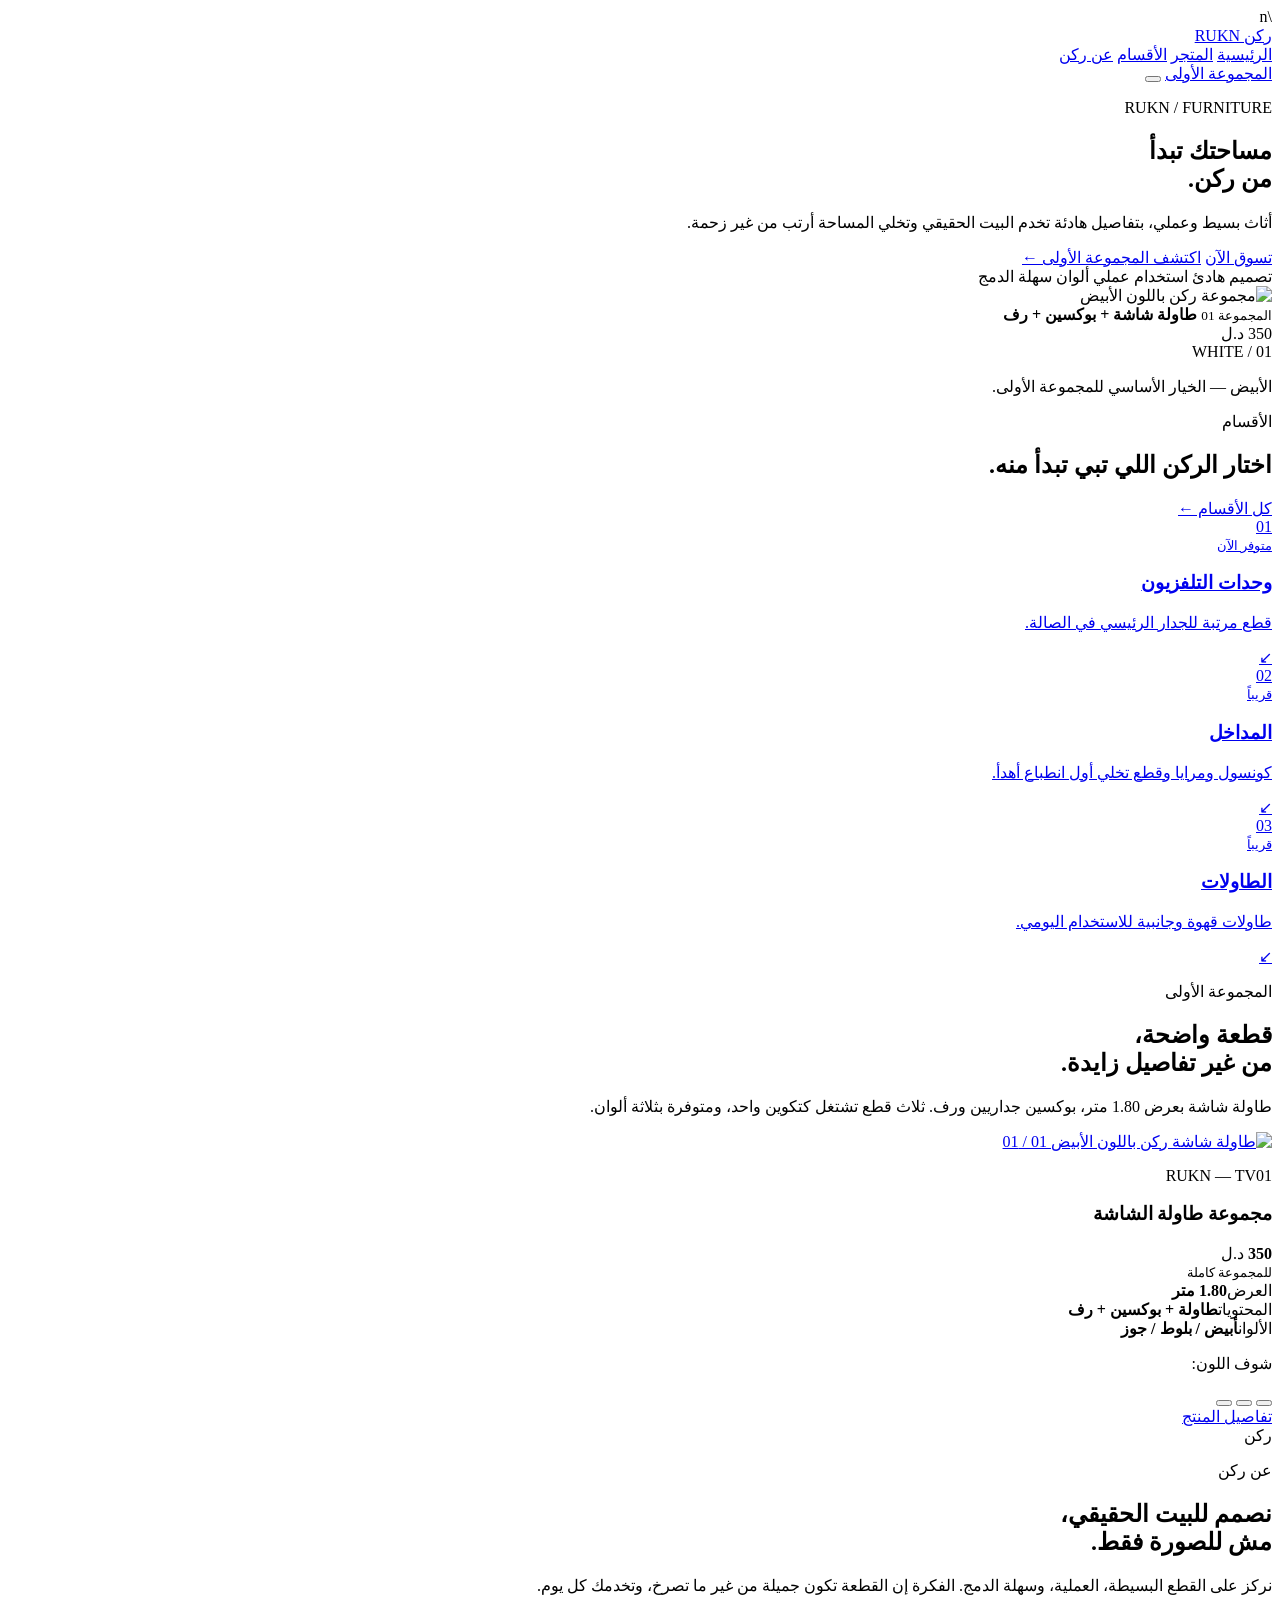
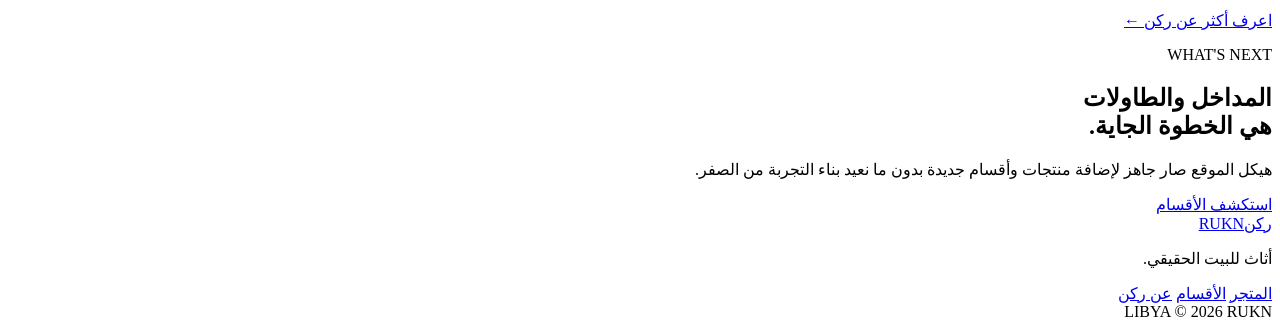
==== commit b61dc5d3: "Fix GitHub Pages asset paths and apply Rukn identity (index.html)" ====
--- a/index.html
+++ b/index.html
@@ -1,7 +1,7 @@
 <!doctype html>
 <html lang="ar" dir="rtl">
 <head>
-  <meta charset="utf-8">
+  <meta charset="utf-8">\n  <base href="/Rukn/">
   <meta name="viewport" content="width=device-width,initial-scale=1,viewport-fit=cover">
   <meta name="theme-color" content="#171612">
   <meta name="description" content="ركن — أثاث عملي بتصميم هادئ للبيت اللي تعيش فيه كل يوم.">
@@ -9,36 +9,36 @@
   <link rel="preconnect" href="https://fonts.googleapis.com">
   <link rel="preconnect" href="https://fonts.gstatic.com" crossorigin>
   <link href="https://fonts.googleapis.com/css2?family=Tajawal:wght@400;500;600;700;800&display=swap" rel="stylesheet">
-  <link rel="stylesheet" href="styles.css">
+  <link rel="stylesheet" href="/Rukn/styles.css?v=20260918-4">
 </head>
 <body data-page="home">
   <header class="site-header">
-    <a class="wordmark" href="index.html" aria-label="ركن - الرئيسية">
+    <a class="wordmark" href="/Rukn/" aria-label="ركن - الرئيسية">
       <span class="wordmark-ar">ركن</span>
       <span class="wordmark-dot"></span>
       <span class="wordmark-en">RUKN</span>
     </a>
 
     <nav class="desktop-nav" aria-label="التنقل الرئيسي">
-      <a class="active" href="index.html">الرئيسية</a>
-      <a href="catalog.html">المتجر</a>
-      <a href="catalog.html#categories">الأقسام</a>
-      <a href="about.html">عن ركن</a>
+      <a class="active" href="/Rukn/">الرئيسية</a>
+      <a href="/Rukn/catalog.html">المتجر</a>
+      <a href="/Rukn/catalog.html#categories">الأقسام</a>
+      <a href="/Rukn/about.html">عن ركن</a>
     </nav>
 
     <div class="header-actions">
-      <a class="header-link" href="product-tv.html">المجموعة الأولى</a>
+      <a class="header-link" href="/Rukn/product-tv.html">المجموعة الأولى</a>
       <button class="menu-toggle" type="button" aria-label="فتح القائمة" aria-expanded="false"><span></span><span></span></button>
     </div>
   </header>
 
   <div class="mobile-menu" hidden>
     <nav>
-      <a href="index.html">الرئيسية</a>
-      <a href="catalog.html">المتجر</a>
-      <a href="catalog.html#categories">الأقسام</a>
-      <a href="about.html">عن ركن</a>
-      <a class="mobile-menu-cta" href="product-tv.html">شوف المجموعة الأولى</a>
+      <a href="/Rukn/">الرئيسية</a>
+      <a href="/Rukn/catalog.html">المتجر</a>
+      <a href="/Rukn/catalog.html#categories">الأقسام</a>
+      <a href="/Rukn/about.html">عن ركن</a>
+      <a class="mobile-menu-cta" href="/Rukn/product-tv.html">شوف المجموعة الأولى</a>
     </nav>
   </div>
 
@@ -49,8 +49,8 @@
         <h1>مساحتك تبدأ<br>من <span>ركن.</span></h1>
         <p class="hero-intro">أثاث بسيط وعملي، بتفاصيل هادئة تخدم البيت الحقيقي وتخلي المساحة أرتب من غير زحمة.</p>
         <div class="hero-buttons">
-          <a class="button button-dark" href="catalog.html">تسوق الآن</a>
-          <a class="inline-link" href="product-tv.html">اكتشف المجموعة الأولى <b>←</b></a>
+          <a class="button button-dark" href="/Rukn/catalog.html">تسوق الآن</a>
+          <a class="inline-link" href="/Rukn/product-tv.html">اكتشف المجموعة الأولى <b>←</b></a>
         </div>
         <div class="hero-footnote">
           <span>تصميم هادئ</span>
@@ -84,11 +84,11 @@
             <p class="kicker">الأقسام</p>
             <h2>اختار الركن اللي تبي تبدأ منه.</h2>
           </div>
-          <a class="inline-link" href="catalog.html">كل الأقسام <b>←</b></a>
+          <a class="inline-link" href="/Rukn/catalog.html">كل الأقسام <b>←</b></a>
         </div>
 
         <div class="category-grid">
-          <a class="category-card category-card-featured reveal" href="catalog.html?category=tv">
+          <a class="category-card category-card-featured reveal" href="/Rukn/catalog.html?category=tv">
             <div class="category-number">01</div>
             <div>
               <small>متوفر الآن</small>
@@ -98,7 +98,7 @@
             <span class="category-arrow">↙</span>
           </a>
 
-          <a class="category-card reveal" href="catalog.html?category=entrance">
+          <a class="category-card reveal" href="/Rukn/catalog.html?category=entrance">
             <div class="category-number">02</div>
             <div>
               <small>قريباً</small>
@@ -108,7 +108,7 @@
             <span class="category-arrow">↙</span>
           </a>
 
-          <a class="category-card reveal" href="catalog.html?category=tables">
+          <a class="category-card reveal" href="/Rukn/catalog.html?category=tables">
             <div class="category-number">03</div>
             <div>
               <small>قريباً</small>
@@ -131,7 +131,7 @@
       </div>
 
       <div class="featured-product-grid">
-        <a class="featured-product-image reveal" href="product-tv.html">
+        <a class="featured-product-image reveal" href="/Rukn/product-tv.html">
           <img id="featuredImage" data-rukn-image="white" alt="طاولة شاشة ركن باللون الأبيض">
           <span class="image-index">01 / 01</span>
         </a>
@@ -162,7 +162,7 @@
             </div>
           </div>
 
-          <a class="button button-dark button-full" href="product-tv.html">تفاصيل المنتج</a>
+          <a class="button button-dark button-full" href="/Rukn/product-tv.html">تفاصيل المنتج</a>
         </div>
       </div>
     </section>
@@ -177,7 +177,7 @@
           <p class="kicker kicker-light">عن ركن</p>
           <h2>نصمم للبيت الحقيقي،<br>مش للصورة فقط.</h2>
           <p>نركز على القطع البسيطة، العملية، وسهلة الدمج. الفكرة إن القطعة تكون جميلة من غير ما تصرخ، وتخدمك كل يوم.</p>
-          <a class="inline-link light" href="about.html">اعرف أكثر عن ركن <b>←</b></a>
+          <a class="inline-link light" href="/Rukn/about.html">اعرف أكثر عن ركن <b>←</b></a>
         </div>
       </div>
     </section>
@@ -189,7 +189,7 @@
           <h2>المداخل والطاولات<br>هي الخطوة الجاية.</h2>
         </div>
         <p>هيكل الموقع صار جاهز لإضافة منتجات وأقسام جديدة بدون ما نعيد بناء التجربة من الصفر.</p>
-        <a class="button button-outline" href="catalog.html#categories">استكشف الأقسام</a>
+        <a class="button button-outline" href="/Rukn/catalog.html#categories">استكشف الأقسام</a>
       </div>
     </section>
   </main>
@@ -197,15 +197,15 @@
   <footer class="site-footer">
     <div class="shell footer-grid">
       <div>
-        <a class="wordmark footer-wordmark" href="index.html">
+        <a class="wordmark footer-wordmark" href="/Rukn/">
           <span class="wordmark-ar">ركن</span><span class="wordmark-dot"></span><span class="wordmark-en">RUKN</span>
         </a>
         <p>أثاث للبيت الحقيقي.</p>
       </div>
       <div class="footer-links">
-        <a href="catalog.html">المتجر</a>
-        <a href="catalog.html#categories">الأقسام</a>
-        <a href="about.html">عن ركن</a>
+        <a href="/Rukn/catalog.html">المتجر</a>
+        <a href="/Rukn/catalog.html#categories">الأقسام</a>
+        <a href="/Rukn/about.html">عن ركن</a>
       </div>
       <div class="footer-end">
         <span>LIBYA</span>
@@ -214,9 +214,9 @@
     </div>
   </footer>
 
-  <script src="assets/white-1.js"></script><script src="assets/white-2.js"></script><script src="assets/white-3.js"></script>
-  <script src="assets/oak-1.js"></script><script src="assets/oak-2.js"></script><script src="assets/oak-3.js"></script>
-  <script src="assets/walnut-1.js"></script><script src="assets/walnut-2.js"></script><script src="assets/walnut-3.js"></script>
-  <script src="app.js"></script>
+  <script src="/Rukn/assets/white-1.js"></script><script src="/Rukn/assets/white-2.js"></script><script src="/Rukn/assets/white-3.js"></script>
+  <script src="/Rukn/assets/oak-1.js"></script><script src="/Rukn/assets/oak-2.js"></script><script src="/Rukn/assets/oak-3.js"></script>
+  <script src="/Rukn/assets/walnut-1.js"></script><script src="/Rukn/assets/walnut-2.js"></script><script src="/Rukn/assets/walnut-3.js"></script>
+  <script src="/Rukn/app.js?v=20260918-4"></script>
 </body>
 </html>
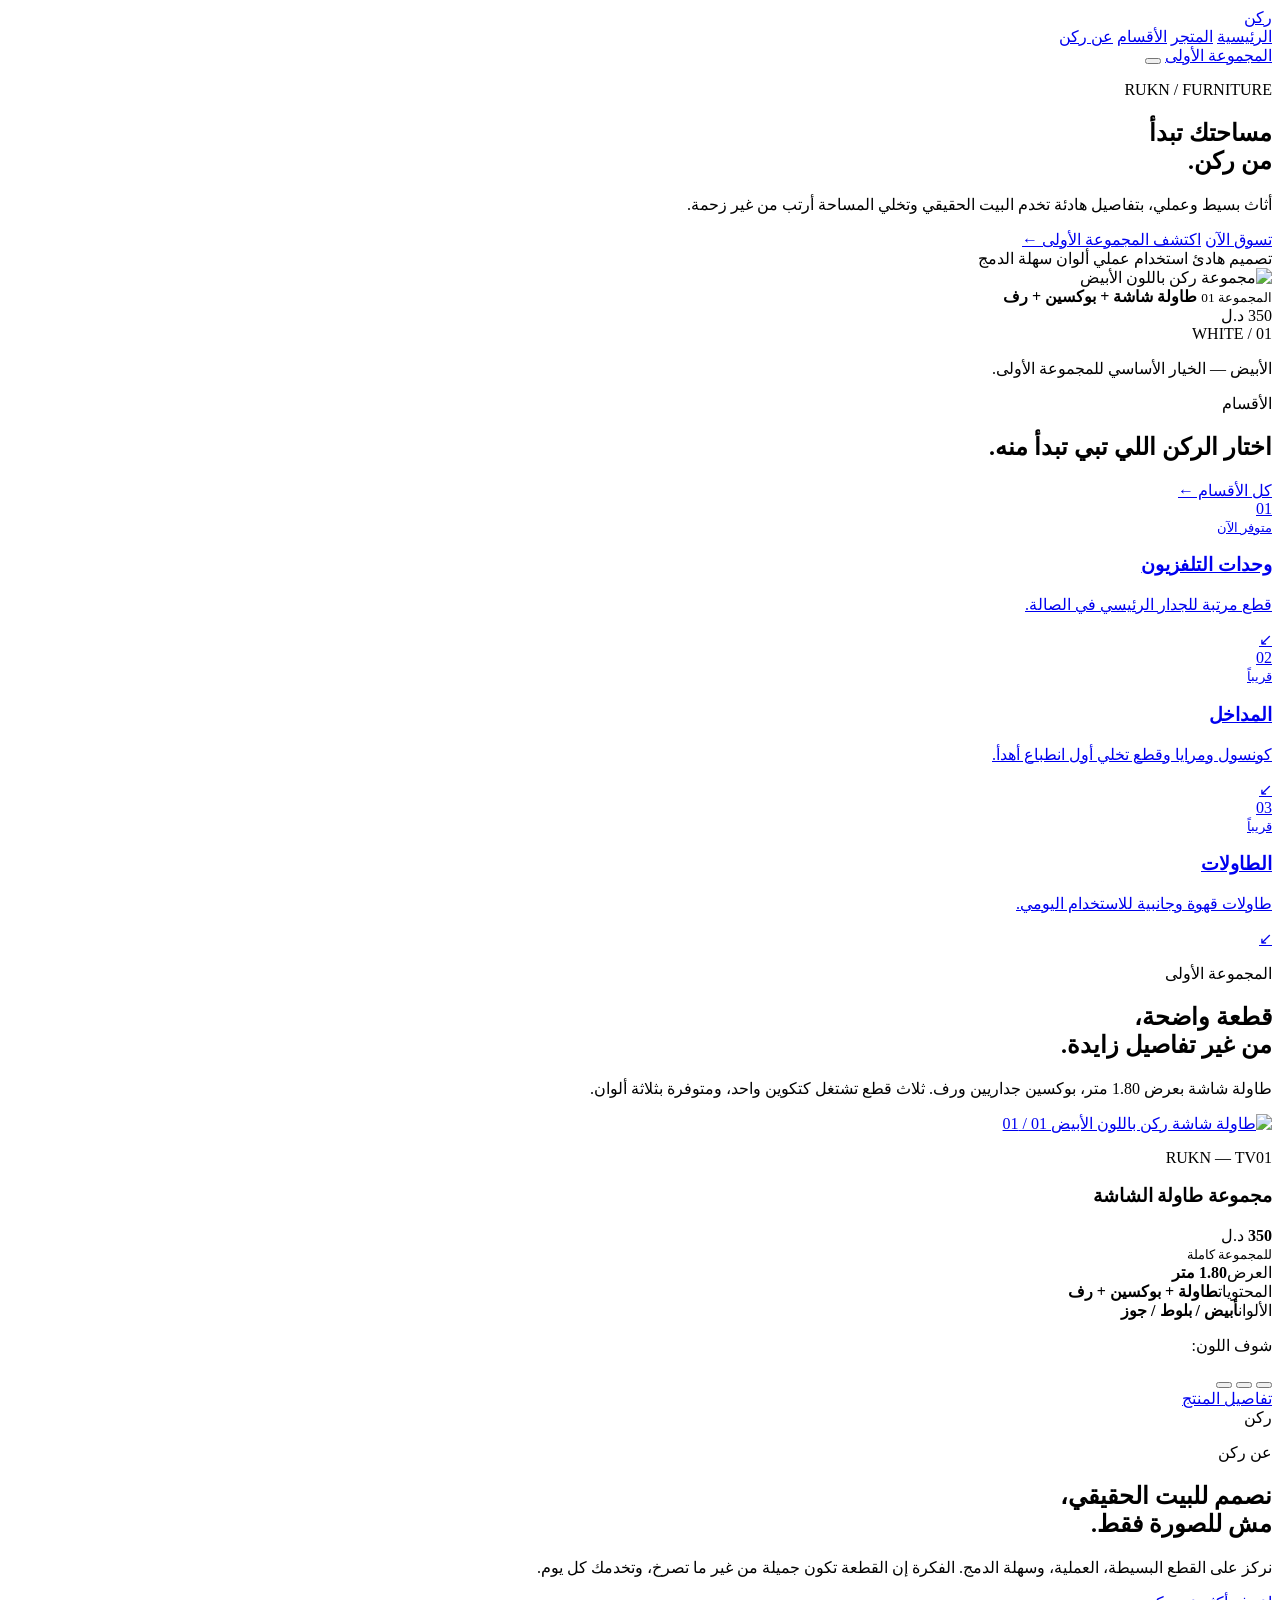
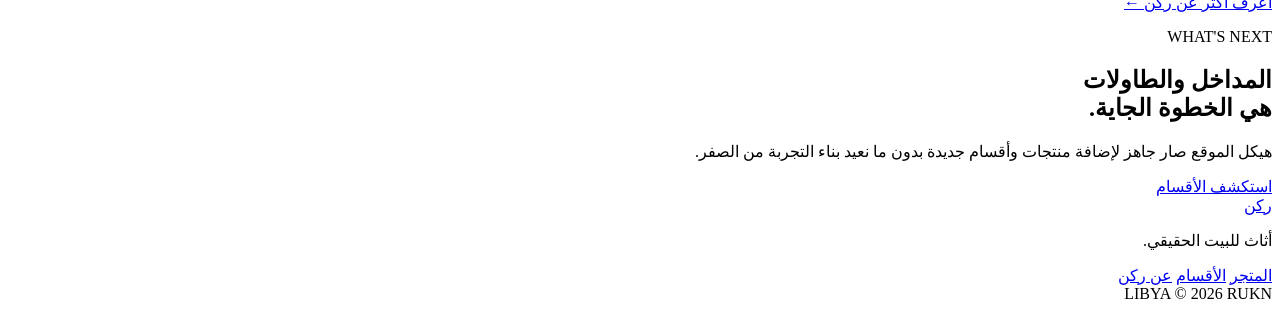
==== commit 5b31d85e: "Finalize Rukn HTML paths and logo (index.html)" ====
--- a/index.html
+++ b/index.html
@@ -1,23 +1,17 @@
 <!doctype html>
 <html lang="ar" dir="rtl">
 <head>
-  <meta charset="utf-8">\n  <base href="/Rukn/">
+  <meta charset="utf-8">
+  <base href="/Rukn/">
   <meta name="viewport" content="width=device-width,initial-scale=1,viewport-fit=cover">
   <meta name="theme-color" content="#171612">
   <meta name="description" content="ركن — أثاث عملي بتصميم هادئ للبيت اللي تعيش فيه كل يوم.">
   <title>ركن | أثاث للبيت الحقيقي</title>
-  <link rel="preconnect" href="https://fonts.googleapis.com">
-  <link rel="preconnect" href="https://fonts.gstatic.com" crossorigin>
-  <link href="https://fonts.googleapis.com/css2?family=Tajawal:wght@400;500;600;700;800&display=swap" rel="stylesheet">
   <link rel="stylesheet" href="/Rukn/styles.css?v=20260918-4">
 </head>
 <body data-page="home">
   <header class="site-header">
-    <a class="wordmark" href="/Rukn/" aria-label="ركن - الرئيسية">
-      <span class="wordmark-ar">ركن</span>
-      <span class="wordmark-dot"></span>
-      <span class="wordmark-en">RUKN</span>
-    </a>
+    <a class="wordmark brand-lockup" href="/Rukn/" aria-label="ركن - الرئيسية"><span class="brand-ar">ركن</span><span class="brand-sign" aria-hidden="true"><i></i><b></b></span></a>
 
     <nav class="desktop-nav" aria-label="التنقل الرئيسي">
       <a class="active" href="/Rukn/">الرئيسية</a>
@@ -197,9 +191,7 @@
   <footer class="site-footer">
     <div class="shell footer-grid">
       <div>
-        <a class="wordmark footer-wordmark" href="/Rukn/">
-          <span class="wordmark-ar">ركن</span><span class="wordmark-dot"></span><span class="wordmark-en">RUKN</span>
-        </a>
+        <a class="wordmark brand-lockup footer-wordmark" href="/Rukn/" aria-label="ركن"><span class="brand-ar">ركن</span><span class="brand-sign" aria-hidden="true"><i></i><b></b></span></a>
         <p>أثاث للبيت الحقيقي.</p>
       </div>
       <div class="footer-links">
